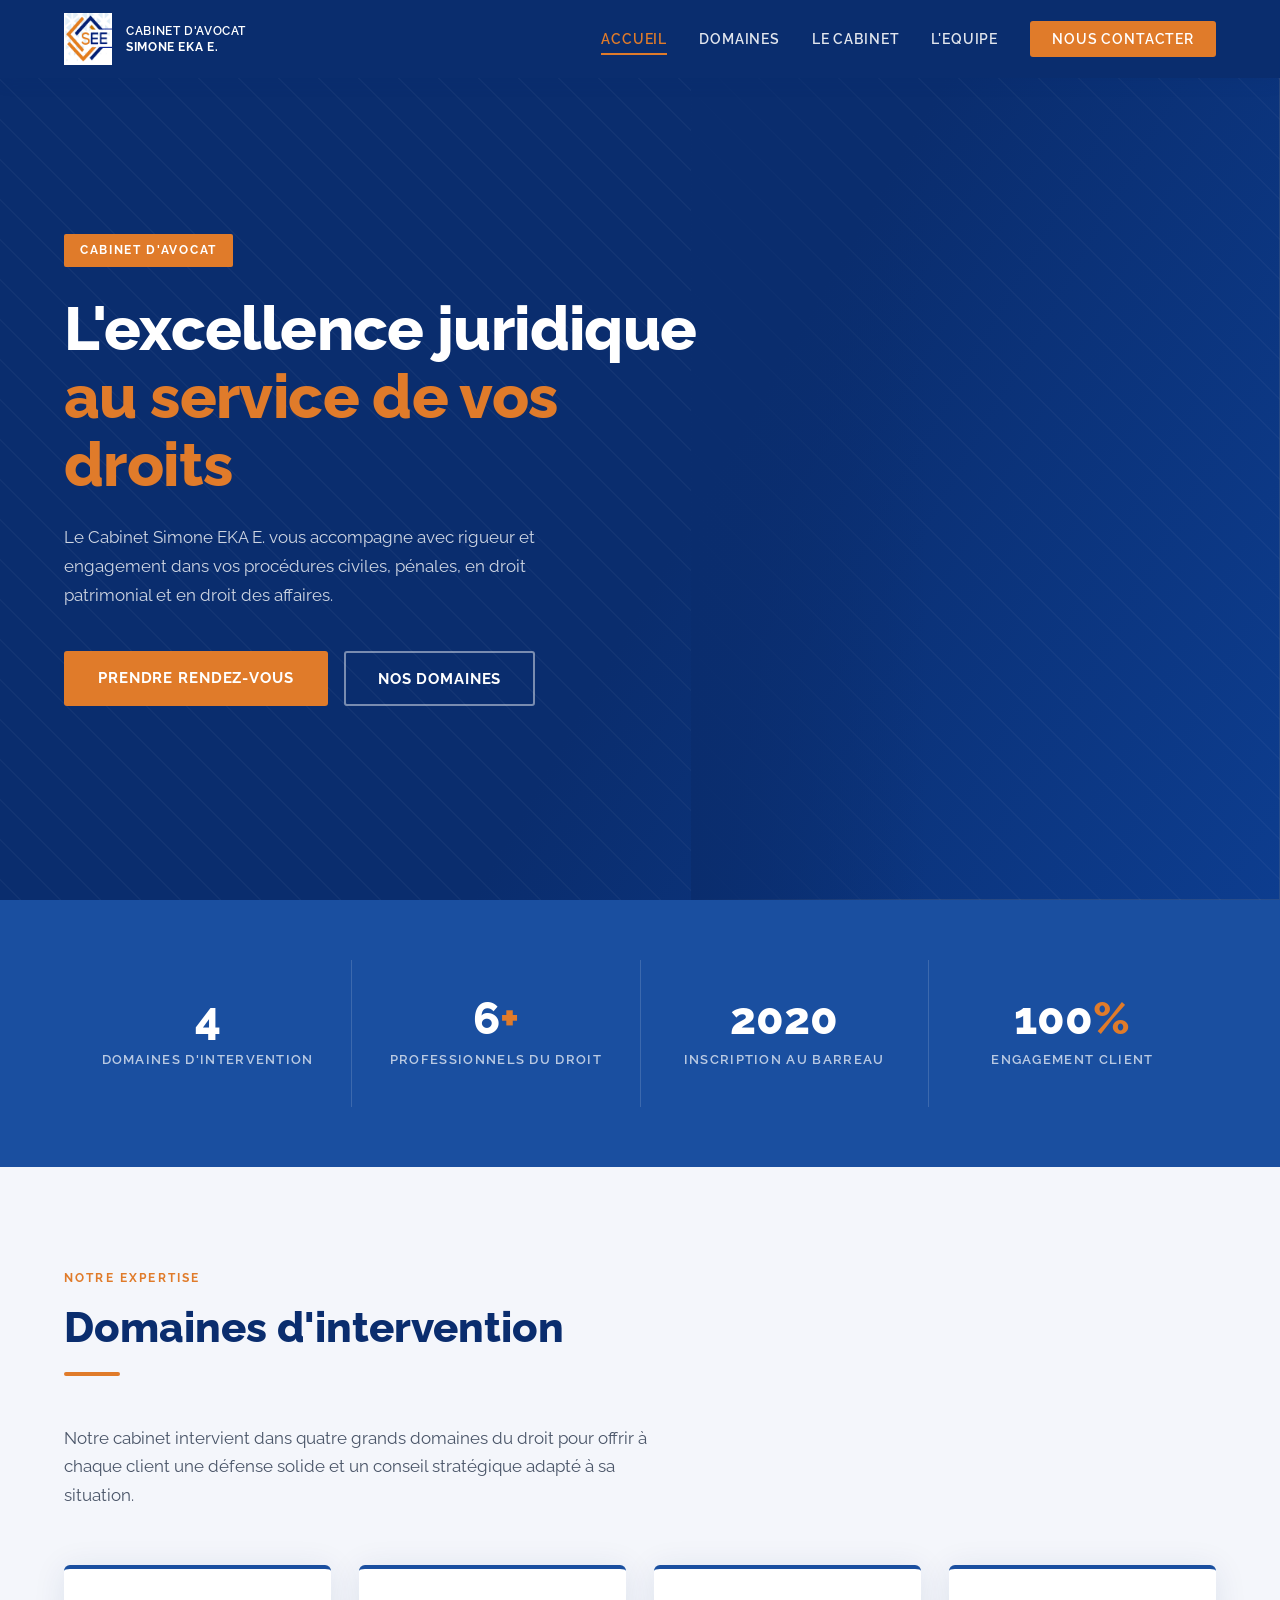
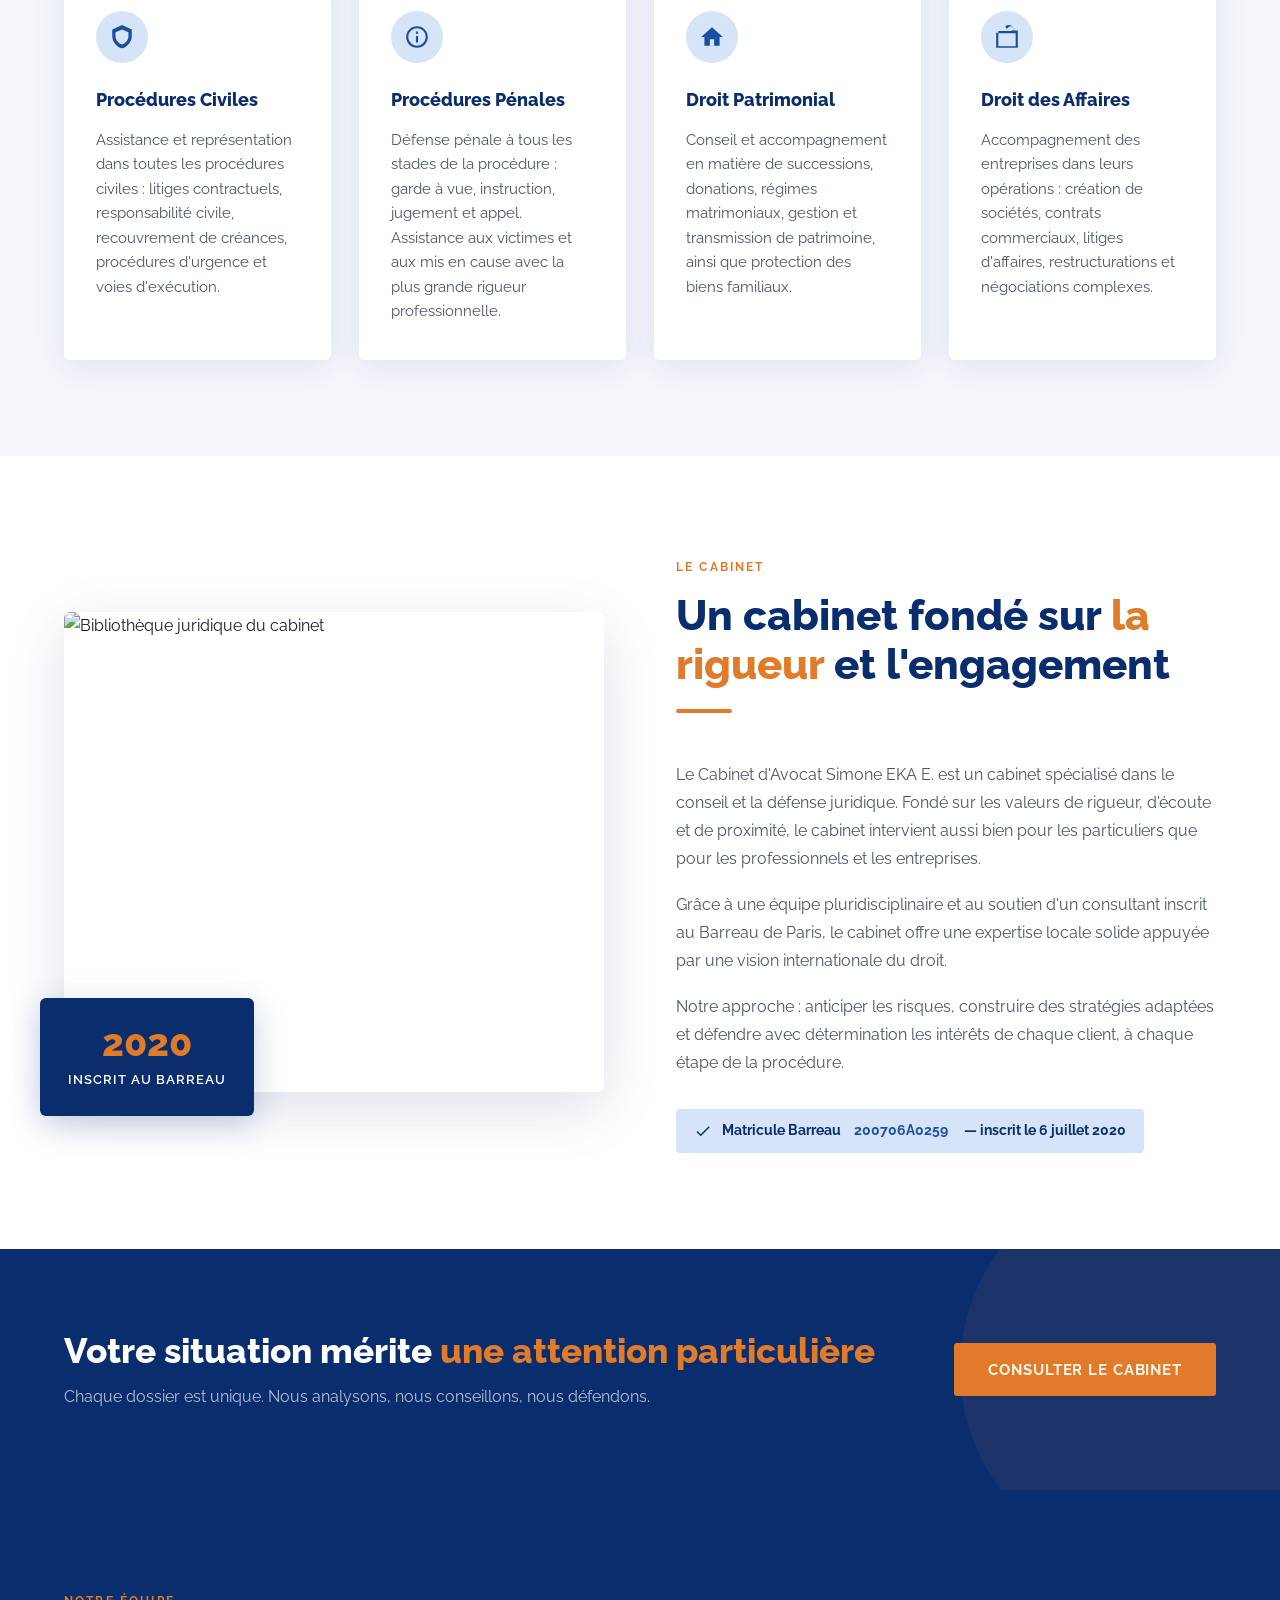
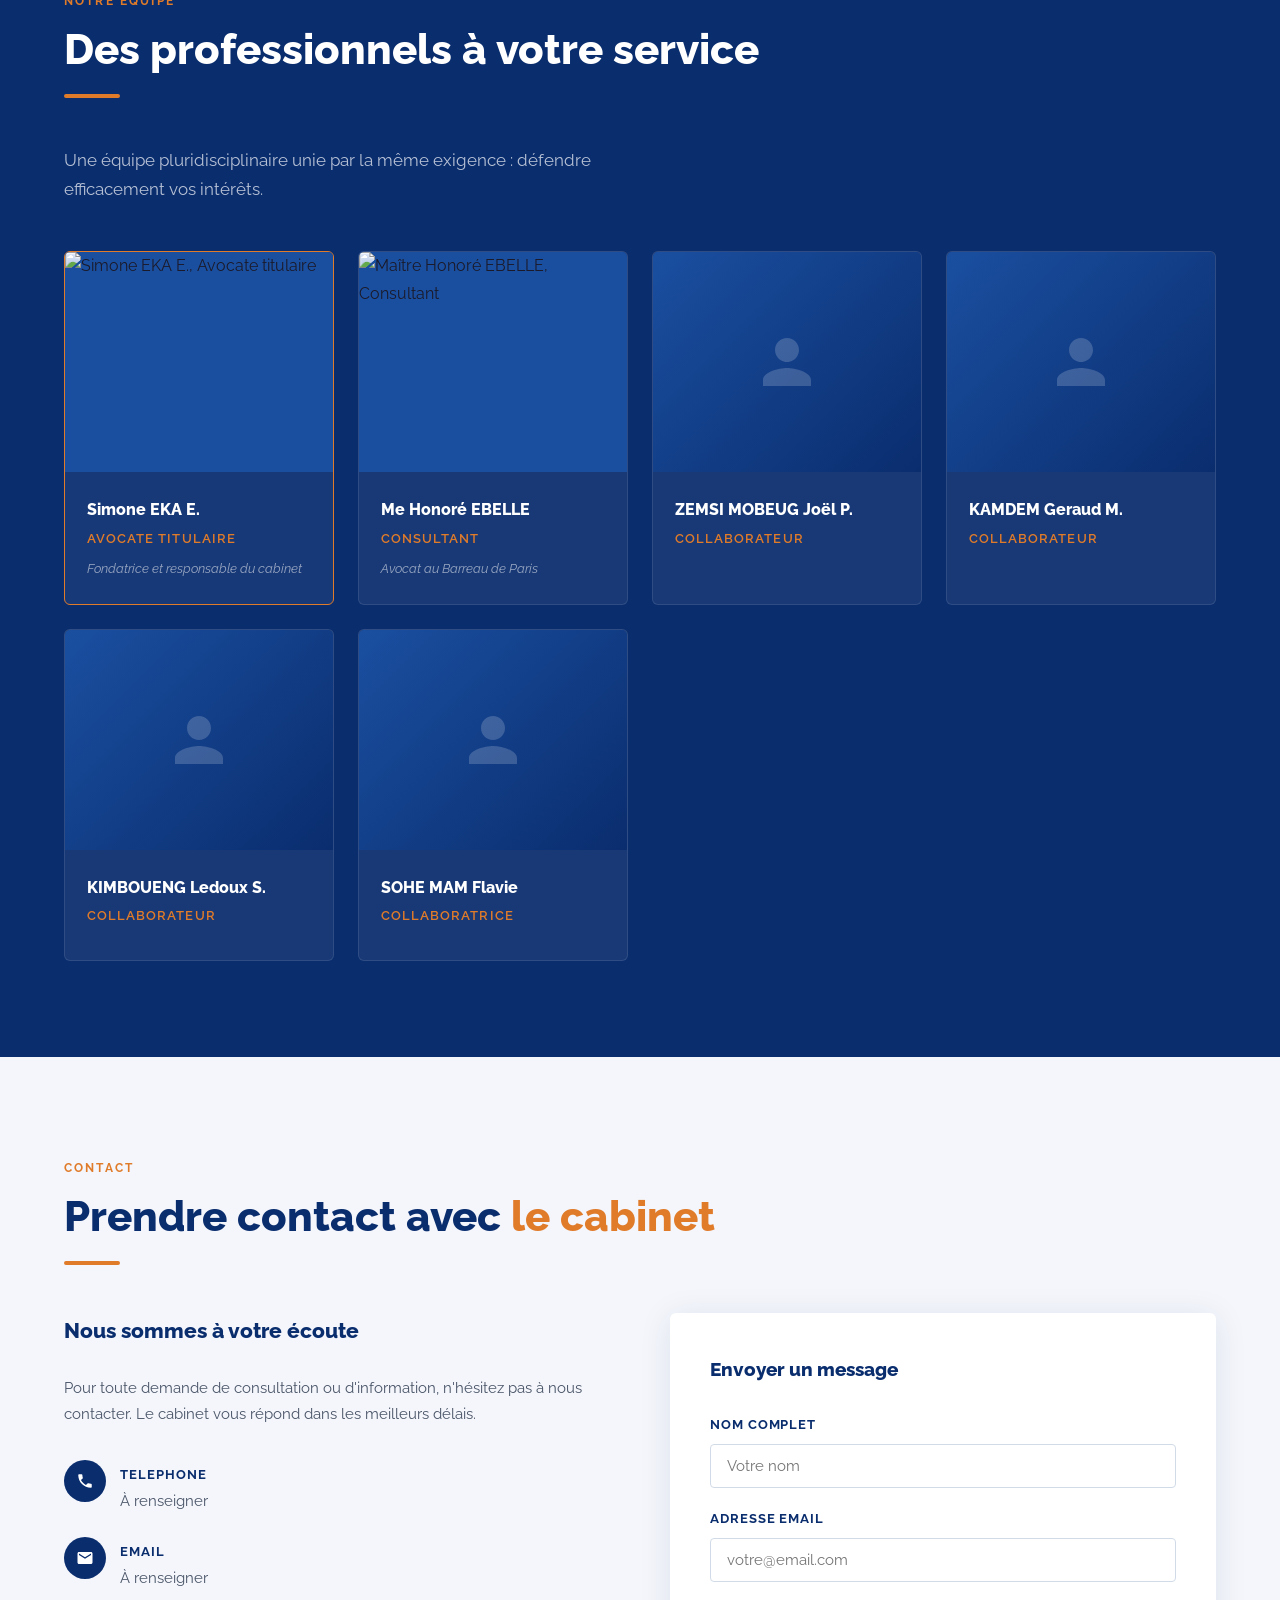
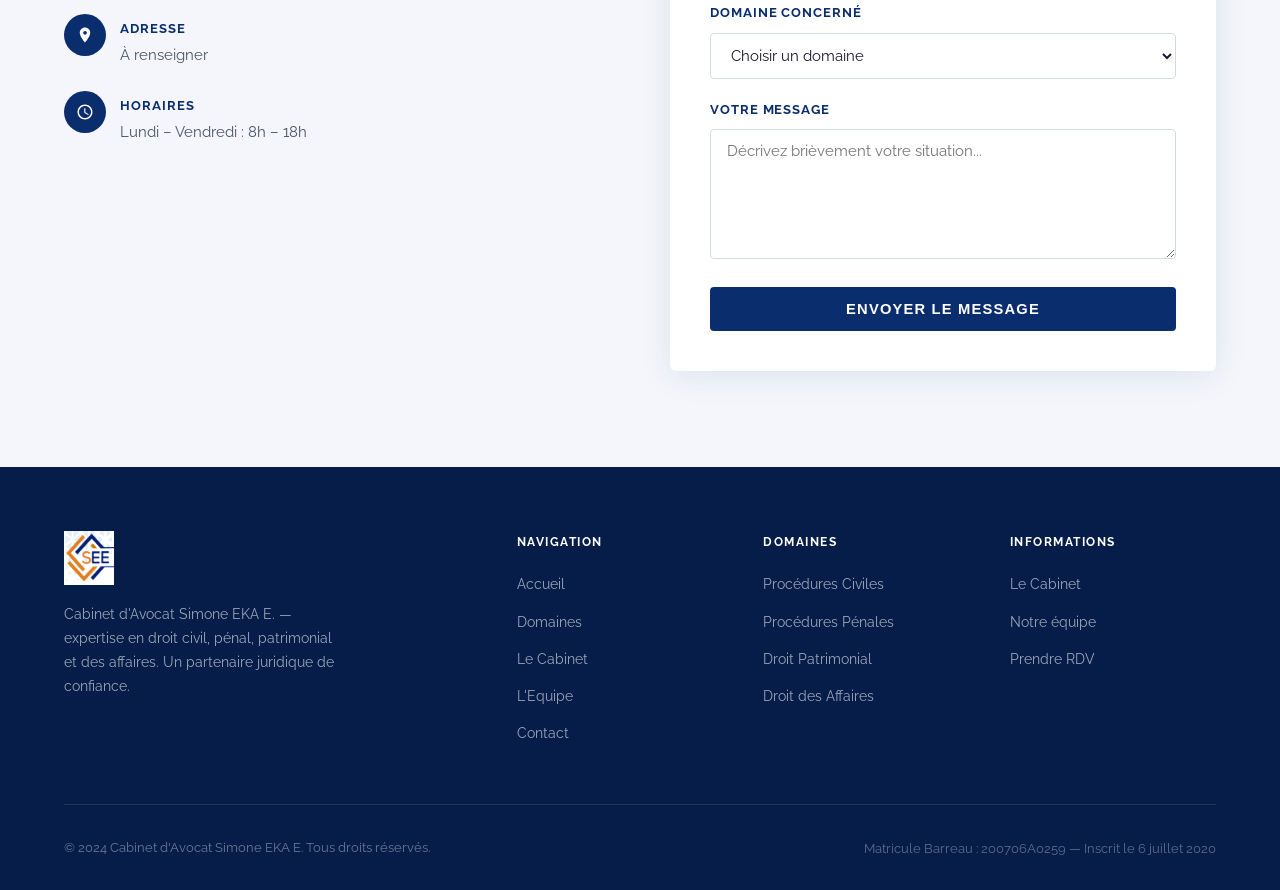
==== index.html @ 1fb98ad7 "Initial commit : site web Cabinet Avocat Simone EKA E." ====
<!DOCTYPE html>
<html lang="fr">
<head>
  <meta charset="UTF-8" />
  <meta name="viewport" content="width=device-width, initial-scale=1.0" />
  <title>Cabinet d'Avocat Simone EKA E. | Droit Civil, Pénal, Patrimonial & des Affaires</title>
  <meta name="description" content="Cabinet d'Avocat Simone EKA E. — Procédures Civiles, Pénales, Droit Patrimonial et Droit des Affaires. Matricule 200706A0259." />
  <link rel="preconnect" href="https://fonts.googleapis.com" />
  <link rel="preconnect" href="https://fonts.gstatic.com" crossorigin />
  <link href="https://fonts.googleapis.com/css2?family=Raleway:wght@400;500;600;700;800;900&display=swap" rel="stylesheet" />
  <link rel="stylesheet" href="css/style.css" />
  <style>
    .fade-up { opacity: 0; transform: translateY(28px); transition: opacity 0.6s ease, transform 0.6s ease; }
    .fade-up.visible { opacity: 1; transform: translateY(0); }
  </style>
</head>
<body>

<!-- ========== NAVIGATION ========== -->
<nav class="navbar" role="navigation" aria-label="Navigation principale">
  <div class="nav-logo">
    <img src="[data-uri]" alt="Logo Cabinet SEE" />
    <div class="nav-logo-text">
      Cabinet d'Avocat<br>
      <strong>Simone EKA E.</strong>
    </div>
  </div>

  <ul class="nav-menu" role="list">
    <li><a href="#accueil">Accueil</a></li>
    <li><a href="#domaines">Domaines</a></li>
    <li><a href="#apropos">Le Cabinet</a></li>
    <li><a href="#equipe">L'Equipe</a></li>
    <li><a href="#contact" class="nav-cta">Nous contacter</a></li>
  </ul>

  <button class="nav-toggle" aria-label="Ouvrir le menu" aria-expanded="false">
    <span></span><span></span><span></span>
  </button>
</nav>

<!-- ========== HERO ========== -->
<section class="hero" id="accueil" aria-label="Présentation du cabinet">
  <div class="hero-bg-pattern" aria-hidden="true"></div>

  <div class="hero-content">
    <span class="hero-tag">Cabinet d'Avocat</span>
    <h1>
      L'excellence juridique<br>
      <span>au service de vos droits</span>
    </h1>
    <p>
      Le Cabinet Simone EKA E. vous accompagne avec rigueur et engagement dans vos procédures civiles, pénales, en droit patrimonial et en droit des affaires.
    </p>
    <div class="hero-btns">
      <a href="#contact" class="btn-primary">Prendre rendez-vous</a>
      <a href="#domaines" class="btn-outline">Nos domaines</a>
    </div>
  </div>

  <div class="hero-image-col" aria-hidden="true">
    <img
      src="https://images.unsplash.com/photo-1589829545856-d10d557cf95f?w=900&q=80&auto=format&fit=crop"
      alt=""
      loading="eager"
    />
  </div>
</section>

<!-- ========== STATS ========== -->
<div class="stats" role="region" aria-label="Chiffres clés">
  <div class="stats-grid">
    <div class="stat-item">
      <div class="stat-num">4</div>
      <div class="stat-label">Domaines d'intervention</div>
    </div>
    <div class="stat-item">
      <div class="stat-num">6<span>+</span></div>
      <div class="stat-label">Professionnels du droit</div>
    </div>
    <div class="stat-item">
      <div class="stat-num">2020</div>
      <div class="stat-label">Inscription au Barreau</div>
    </div>
    <div class="stat-item">
      <div class="stat-num">100<span>%</span></div>
      <div class="stat-label">Engagement client</div>
    </div>
  </div>
</div>

<!-- ========== DOMAINES D'INTERVENTION ========== -->
<section class="domaines" id="domaines" aria-label="Domaines d'intervention">
  <div>
    <span class="section-label">Notre expertise</span>
    <h2 class="section-title">Domaines d'intervention</h2>
    <div class="section-divider"></div>
    <p class="section-lead">
      Notre cabinet intervient dans quatre grands domaines du droit pour offrir à chaque client une défense solide et un conseil stratégique adapté à sa situation.
    </p>
  </div>

  <div class="domaines-grid">

    <div class="domaine-card">
      <div class="domaine-icon" aria-hidden="true">
        <svg viewBox="0 0 24 24" xmlns="http://www.w3.org/2000/svg">
          <path d="M12 1L3 5v6c0 5.25 3.75 10.15 9 11.35C17.25 21.15 21 16.25 21 11V5L12 1zm0 4l6 2.67V11c0 3.5-2.5 6.78-6 7.93-3.5-1.15-6-4.43-6-7.93V7.67L12 5z"/>
        </svg>
      </div>
      <h3>Procédures Civiles</h3>
      <p>Assistance et représentation dans toutes les procédures civiles : litiges contractuels, responsabilité civile, recouvrement de créances, procédures d'urgence et voies d'exécution.</p>
    </div>

    <div class="domaine-card">
      <div class="domaine-icon" aria-hidden="true">
        <svg viewBox="0 0 24 24" xmlns="http://www.w3.org/2000/svg">
          <path d="M11 7H13V9H11V7ZM11 11H13V17H11V11ZM12 2C6.48 2 2 6.48 2 12C2 17.52 6.48 22 12 22C17.52 22 22 17.52 22 12C22 6.48 17.52 2 12 2ZM12 20C7.59 20 4 16.41 4 12C4 7.59 7.59 4 12 4C16.41 4 20 7.59 20 12C20 16.41 16.41 20 12 20Z"/>
        </svg>
      </div>
      <h3>Procédures Pénales</h3>
      <p>Défense pénale à tous les stades de la procédure : garde à vue, instruction, jugement et appel. Assistance aux victimes et aux mis en cause avec la plus grande rigueur professionnelle.</p>
    </div>

    <div class="domaine-card">
      <div class="domaine-icon" aria-hidden="true">
        <svg viewBox="0 0 24 24" xmlns="http://www.w3.org/2000/svg">
          <path d="M10 20v-6h4v6h5v-8h3L12 3 2 12h3v8z"/>
        </svg>
      </div>
      <h3>Droit Patrimonial</h3>
      <p>Conseil et accompagnement en matière de successions, donations, régimes matrimoniaux, gestion et transmission de patrimoine, ainsi que protection des biens familiaux.</p>
    </div>

    <div class="domaine-card">
      <div class="domaine-icon" aria-hidden="true">
        <svg viewBox="0 0 24 24" xmlns="http://www.w3.org/2000/svg">
          <path d="M20 6h-2.18c.07-.44.18-.87.18-1.33C18 2.54 15.67 1 13.5 1c-1.32 0-2.41.64-3.07 1.6L12 4.52l1.57-1.92C14.07 2.22 14.73 2 15.5 2c1.35 0 2.5.92 2.5 2 0 1.28-.93 2.5-2.27 2.5H4v2h16v12H4V8H2v14h20V6z"/>
        </svg>
      </div>
      <h3>Droit des Affaires</h3>
      <p>Accompagnement des entreprises dans leurs opérations : création de sociétés, contrats commerciaux, litiges d'affaires, restructurations et négociations complexes.</p>
    </div>

  </div>
</section>

<!-- ========== A PROPOS ========== -->
<section class="apropos" id="apropos" aria-label="À propos du cabinet">
  <div class="apropos-inner">

    <div class="apropos-image">
      <img
        src="https://images.unsplash.com/photo-1521791055366-0d553872952f?w=800&q=80&auto=format&fit=crop"
        alt="Bibliothèque juridique du cabinet"
        loading="lazy"
      />
      <div class="apropos-badge">
        <div class="num">2020</div>
        <div class="txt">Inscrit au Barreau</div>
      </div>
    </div>

    <div class="apropos-text">
      <span class="section-label">Le Cabinet</span>
      <h2 class="section-title">Un cabinet fondé sur <span>la rigueur</span> et l'engagement</h2>
      <div class="section-divider"></div>
      <p style="color:#4a5568; font-size:1rem; margin-bottom:18px; line-height:1.75;">
        Le Cabinet d'Avocat Simone EKA E. est un cabinet spécialisé dans le conseil et la défense juridique. Fondé sur les valeurs de rigueur, d'écoute et de proximité, le cabinet intervient aussi bien pour les particuliers que pour les professionnels et les entreprises.
      </p>
      <p style="color:#4a5568; font-size:1rem; margin-bottom:18px; line-height:1.75;">
        Grâce à une équipe pluridisciplinaire et au soutien d'un consultant inscrit au Barreau de Paris, le cabinet offre une expertise locale solide appuyée par une vision internationale du droit.
      </p>
      <p style="color:#4a5568; font-size:1rem; line-height:1.75;">
        Notre approche : anticiper les risques, construire des stratégies adaptées et défendre avec détermination les intérêts de chaque client, à chaque étape de la procédure.
      </p>

      <div class="matricule">
        <svg viewBox="0 0 24 24" width="18" height="18" fill="currentColor" aria-hidden="true"><path d="M9 16.17L4.83 12l-1.42 1.41L9 19 21 7l-1.41-1.41L9 16.17z"/></svg>
        Matricule Barreau&nbsp;<span>200706A0259</span>&nbsp; — inscrit le 6 juillet 2020
      </div>
    </div>

  </div>
</section>

<!-- ========== BANDEAU ========== -->
<div class="bandeau" role="region" aria-label="Appel à action">
  <div class="bandeau-inner">
    <div class="bandeau-text">
      <h2>Votre situation mérite <span>une attention particulière</span></h2>
      <p>Chaque dossier est unique. Nous analysons, nous conseillons, nous défendons.</p>
    </div>
    <a href="#contact" class="btn-primary" style="white-space:nowrap;">Consulter le cabinet</a>
  </div>
</div>

<!-- ========== EQUIPE ========== -->
<section class="equipe" id="equipe" aria-label="L'équipe du cabinet">
  <div class="equipe-header">
    <span class="section-label">Notre équipe</span>
    <h2 class="section-title">Des professionnels à votre service</h2>
    <div class="section-divider"></div>
    <p class="section-lead">
      Une équipe pluridisciplinaire unie par la même exigence : défendre efficacement vos intérêts.
    </p>
  </div>

  <div class="equipe-grid">

    <!-- Avocat titulaire -->
    <div class="membre-card featured">
      <div class="membre-photo">
        <img
          src="https://images.unsplash.com/photo-1556157382-97eda2d62296?w=400&q=80&auto=format&fit=crop&face"
          alt="Simone EKA E., Avocate titulaire"
          loading="lazy"
        />
      </div>
      <div class="membre-info">
        <h3>Simone EKA E.</h3>
        <div class="role">Avocate titulaire</div>
        <div class="detail">Fondatrice et responsable du cabinet</div>
      </div>
    </div>

    <!-- Consultant -->
    <div class="membre-card">
      <div class="membre-photo">
        <img
          src="https://images.unsplash.com/photo-1507003211169-0a1dd7228f2d?w=400&q=80&auto=format&fit=crop&face"
          alt="Maître Honoré EBELLE, Consultant"
          loading="lazy"
        />
      </div>
      <div class="membre-info">
        <h3>Me Honoré EBELLE</h3>
        <div class="role">Consultant</div>
        <div class="detail">Avocat au Barreau de Paris</div>
      </div>
    </div>

    <!-- Collaborateurs -->
    <div class="membre-card">
      <div class="membre-photo">
        <div class="membre-photo-placeholder" role="img" aria-label="ZEMSI MOBEUG Joël P.">
          <svg viewBox="0 0 24 24" xmlns="http://www.w3.org/2000/svg"><path d="M12 12c2.21 0 4-1.79 4-4s-1.79-4-4-4-4 1.79-4 4 1.79 4 4 4zm0 2c-2.67 0-8 1.34-8 4v2h16v-2c0-2.66-5.33-4-8-4z"/></svg>
        </div>
      </div>
      <div class="membre-info">
        <h3>ZEMSI MOBEUG Joël P.</h3>
        <div class="role">Collaborateur</div>
      </div>
    </div>

    <div class="membre-card">
      <div class="membre-photo">
        <div class="membre-photo-placeholder" role="img" aria-label="KAMDEM Geraud M.">
          <svg viewBox="0 0 24 24" xmlns="http://www.w3.org/2000/svg"><path d="M12 12c2.21 0 4-1.79 4-4s-1.79-4-4-4-4 1.79-4 4 1.79 4 4 4zm0 2c-2.67 0-8 1.34-8 4v2h16v-2c0-2.66-5.33-4-8-4z"/></svg>
        </div>
      </div>
      <div class="membre-info">
        <h3>KAMDEM Geraud M.</h3>
        <div class="role">Collaborateur</div>
      </div>
    </div>

    <div class="membre-card">
      <div class="membre-photo">
        <div class="membre-photo-placeholder" role="img" aria-label="KIMBOUENG Ledoux S.">
          <svg viewBox="0 0 24 24" xmlns="http://www.w3.org/2000/svg"><path d="M12 12c2.21 0 4-1.79 4-4s-1.79-4-4-4-4 1.79-4 4 1.79 4 4 4zm0 2c-2.67 0-8 1.34-8 4v2h16v-2c0-2.66-5.33-4-8-4z"/></svg>
        </div>
      </div>
      <div class="membre-info">
        <h3>KIMBOUENG Ledoux S.</h3>
        <div class="role">Collaborateur</div>
      </div>
    </div>

    <div class="membre-card">
      <div class="membre-photo">
        <div class="membre-photo-placeholder" role="img" aria-label="SOHE MAM Flavie">
          <svg viewBox="0 0 24 24" xmlns="http://www.w3.org/2000/svg"><path d="M12 12c2.21 0 4-1.79 4-4s-1.79-4-4-4-4 1.79-4 4 1.79 4 4 4zm0 2c-2.67 0-8 1.34-8 4v2h16v-2c0-2.66-5.33-4-8-4z"/></svg>
        </div>
      </div>
      <div class="membre-info">
        <h3>SOHE MAM Flavie</h3>
        <div class="role">Collaboratrice</div>
      </div>
    </div>

  </div>
</section>

<!-- ========== CONTACT ========== -->
<section class="contact" id="contact" aria-label="Contactez le cabinet">
  <span class="section-label">Contact</span>
  <h2 class="section-title">Prendre contact avec <span>le cabinet</span></h2>
  <div class="section-divider"></div>

  <div class="contact-inner">

    <div class="contact-info">
      <h3>Nous sommes à votre écoute</h3>
      <p style="color:#4a5568; font-size:0.95rem; margin-bottom:32px; line-height:1.7;">
        Pour toute demande de consultation ou d'information, n'hésitez pas à nous contacter. Le cabinet vous répond dans les meilleurs délais.
      </p>

      <div class="contact-item">
        <div class="contact-item-icon" aria-hidden="true">
          <svg viewBox="0 0 24 24" xmlns="http://www.w3.org/2000/svg"><path d="M6.62 10.79c1.44 2.83 3.76 5.14 6.59 6.59l2.2-2.2c.27-.27.67-.36 1.02-.24 1.12.37 2.33.57 3.57.57.55 0 1 .45 1 1V20c0 .55-.45 1-1 1-9.39 0-17-7.61-17-17 0-.55.45-1 1-1h3.5c.55 0 1 .45 1 1 0 1.25.2 2.45.57 3.57.11.35.03.74-.25 1.02l-2.2 2.2z"/></svg>
        </div>
        <div class="contact-item-text">
          <strong>Telephone</strong>
          <p>À renseigner</p>
        </div>
      </div>

      <div class="contact-item">
        <div class="contact-item-icon" aria-hidden="true">
          <svg viewBox="0 0 24 24" xmlns="http://www.w3.org/2000/svg"><path d="M20 4H4c-1.1 0-2 .9-2 2v12c0 1.1.9 2 2 2h16c1.1 0 2-.9 2-2V6c0-1.1-.9-2-2-2zm0 4l-8 5-8-5V6l8 5 8-5v2z"/></svg>
        </div>
        <div class="contact-item-text">
          <strong>Email</strong>
          <p>À renseigner</p>
        </div>
      </div>

      <div class="contact-item">
        <div class="contact-item-icon" aria-hidden="true">
          <svg viewBox="0 0 24 24" xmlns="http://www.w3.org/2000/svg"><path d="M12 2C8.13 2 5 5.13 5 9c0 5.25 7 13 7 13s7-7.75 7-13c0-3.87-3.13-7-7-7zm0 9.5c-1.38 0-2.5-1.12-2.5-2.5s1.12-2.5 2.5-2.5 2.5 1.12 2.5 2.5-1.12 2.5-2.5 2.5z"/></svg>
        </div>
        <div class="contact-item-text">
          <strong>Adresse</strong>
          <p>À renseigner</p>
        </div>
      </div>

      <div class="contact-item">
        <div class="contact-item-icon" aria-hidden="true">
          <svg viewBox="0 0 24 24" xmlns="http://www.w3.org/2000/svg"><path d="M11.99 2C6.47 2 2 6.48 2 12s4.47 10 9.99 10C17.52 22 22 17.52 22 12S17.52 2 11.99 2zM12 20c-4.42 0-8-3.58-8-8s3.58-8 8-8 8 3.58 8 8-3.58 8-8 8zm.5-13H11v6l5.25 3.15.75-1.23-4.5-2.67V7z"/></svg>
        </div>
        <div class="contact-item-text">
          <strong>Horaires</strong>
          <p>Lundi – Vendredi : 8h – 18h</p>
        </div>
      </div>
    </div>

    <div class="contact-form">
      <h3>Envoyer un message</h3>
      <form novalidate>
        <div class="form-group">
          <label for="nom">Nom complet</label>
          <input type="text" id="nom" name="nom" placeholder="Votre nom" required />
        </div>
        <div class="form-group">
          <label for="email">Adresse email</label>
          <input type="email" id="email" name="email" placeholder="votre@email.com" required />
        </div>
        <div class="form-group">
          <label for="sujet">Domaine concerné</label>
          <select id="sujet" name="sujet">
            <option value="">Choisir un domaine</option>
            <option value="civil">Procédures Civiles</option>
            <option value="penal">Procédures Pénales</option>
            <option value="patrimonial">Droit Patrimonial</option>
            <option value="affaires">Droit des Affaires</option>
            <option value="autre">Autre</option>
          </select>
        </div>
        <div class="form-group">
          <label for="message">Votre message</label>
          <textarea id="message" name="message" placeholder="Décrivez brièvement votre situation..." required></textarea>
        </div>
        <button type="submit" class="form-submit">Envoyer le message</button>
      </form>
    </div>

  </div>
</section>

<!-- ========== FOOTER ========== -->
<footer class="footer" role="contentinfo">
  <div class="footer-top">

    <div class="footer-brand">
      <img src="[data-uri]" alt="Logo Cabinet SEE" />
      <p>
        Cabinet d'Avocat Simone EKA E. — expertise en droit civil, pénal, patrimonial et des affaires. Un partenaire juridique de confiance.
      </p>
    </div>

    <div class="footer-col">
      <h4>Navigation</h4>
      <ul>
        <li><a href="#accueil">Accueil</a></li>
        <li><a href="#domaines">Domaines</a></li>
        <li><a href="#apropos">Le Cabinet</a></li>
        <li><a href="#equipe">L'Equipe</a></li>
        <li><a href="#contact">Contact</a></li>
      </ul>
    </div>

    <div class="footer-col">
      <h4>Domaines</h4>
      <ul>
        <li><a href="#domaines">Procédures Civiles</a></li>
        <li><a href="#domaines">Procédures Pénales</a></li>
        <li><a href="#domaines">Droit Patrimonial</a></li>
        <li><a href="#domaines">Droit des Affaires</a></li>
      </ul>
    </div>

    <div class="footer-col">
      <h4>Informations</h4>
      <ul>
        <li><a href="#apropos">Le Cabinet</a></li>
        <li><a href="#equipe">Notre équipe</a></li>
        <li><a href="#contact">Prendre RDV</a></li>
      </ul>
    </div>

  </div>

  <div class="footer-bottom">
    <p>© 2024 Cabinet d'Avocat Simone EKA E. Tous droits réservés.</p>
    <span class="matricule-footer">Matricule Barreau : 200706A0259 — Inscrit le 6 juillet 2020</span>
  </div>
</footer>

<script src="js/main.js"></script>
</body>
</html>
---- css/style.css ----
/* ===========================
   CABINET SEE - STYLES PRINCIPAUX
   Couleurs : bleu foncé #0a2d6e, bleu moyen #1a4fa0, orange accent #e07b2a, blanc #ffffff
   =========================== */

/* Reset & base */
*, *::before, *::after { box-sizing: border-box; margin: 0; padding: 0; }

html { scroll-behavior: smooth; font-size: 16px; }

body {
  font-family: 'Raleway', 'Segoe UI', Arial, sans-serif;
  color: #1a1a2e;
  background: #ffffff;
  line-height: 1.7;
}

:root {
  --blue-dark:  #0a2d6e;
  --blue-mid:   #1a4fa0;
  --blue-light: #d6e4f7;
  --orange:     #e07b2a;
  --white:      #ffffff;
  --grey-light: #f4f6fb;
  --grey-text:  #4a5568;
  --shadow:     0 4px 32px rgba(10,45,110,0.10);
}

a { text-decoration: none; color: inherit; }
ul { list-style: none; }
img { display: block; max-width: 100%; }

/* ===========================
   NAVIGATION
   =========================== */
.navbar {
  position: fixed; top: 0; left: 0; width: 100%; z-index: 1000;
  background: var(--blue-dark);
  display: flex; align-items: center; justify-content: space-between;
  padding: 0 5%;
  height: 78px;
  box-shadow: 0 2px 16px rgba(10,45,110,0.18);
  transition: background 0.3s;
}

.navbar.scrolled { background: rgba(10,45,110,0.97); }

.nav-logo { display: flex; align-items: center; gap: 14px; }
.nav-logo img { height: 52px; width: auto; }
.nav-logo-text { color: var(--white); font-size: 0.78rem; font-weight: 600; letter-spacing: 0.05em; line-height: 1.3; text-transform: uppercase; }

.nav-menu { display: flex; gap: 32px; align-items: center; }
.nav-menu a {
  color: rgba(255,255,255,0.88);
  font-size: 0.88rem; font-weight: 600; letter-spacing: 0.06em;
  text-transform: uppercase; padding: 6px 0;
  border-bottom: 2px solid transparent;
  transition: color 0.2s, border-color 0.2s;
}
.nav-menu a:hover, .nav-menu a.active {
  color: var(--orange); border-bottom-color: var(--orange);
}

.nav-cta {
  background: var(--orange); color: var(--white) !important;
  padding: 10px 22px !important; border-radius: 3px;
  border-bottom: none !important; transition: background 0.2s !important;
}
.nav-cta:hover { background: #c96b1a !important; }

.nav-toggle { display: none; flex-direction: column; gap: 5px; cursor: pointer; background: transparent; border: none; padding: 4px; }
.nav-toggle span { width: 26px; height: 2px; background: var(--white); border-radius: 2px; transition: 0.3s; }

/* ===========================
   HERO
   =========================== */
.hero {
  min-height: 100vh;
  background: linear-gradient(120deg, var(--blue-dark) 55%, #0d3d8f 100%);
  display: flex; align-items: center;
  position: relative; overflow: hidden;
  padding: 120px 5% 80px;
}

.hero-bg-pattern {
  position: absolute; inset: 0; pointer-events: none; z-index: 0;
  background-image:
    repeating-linear-gradient(45deg, rgba(255,255,255,0.03) 0, rgba(255,255,255,0.03) 1px, transparent 0, transparent 50%);
  background-size: 40px 40px;
}

.hero-content { position: relative; z-index: 1; max-width: 640px; }
.hero-tag {
  display: inline-block; background: var(--orange);
  color: var(--white); font-size: 0.75rem; font-weight: 700;
  letter-spacing: 0.14em; text-transform: uppercase;
  padding: 6px 16px; border-radius: 2px; margin-bottom: 28px;
}
.hero h1 {
  font-size: clamp(2.2rem, 5vw, 3.8rem); font-weight: 800;
  color: var(--white); line-height: 1.12; margin-bottom: 24px;
  letter-spacing: -0.01em;
}
.hero h1 span { color: var(--orange); }
.hero p {
  color: rgba(255,255,255,0.80); font-size: 1.08rem;
  max-width: 520px; margin-bottom: 40px;
}
.hero-btns { display: flex; gap: 16px; flex-wrap: wrap; }

.btn-primary {
  background: var(--orange); color: var(--white);
  padding: 14px 34px; border-radius: 3px;
  font-weight: 700; font-size: 0.92rem; letter-spacing: 0.06em;
  text-transform: uppercase; transition: background 0.2s, transform 0.15s;
  border: none; cursor: pointer;
}
.btn-primary:hover { background: #c96b1a; transform: translateY(-1px); }

.btn-outline {
  background: transparent; color: var(--white);
  padding: 13px 32px; border-radius: 3px;
  font-weight: 700; font-size: 0.92rem; letter-spacing: 0.06em;
  text-transform: uppercase; border: 2px solid rgba(255,255,255,0.45);
  transition: border-color 0.2s, color 0.2s;
  cursor: pointer;
}
.btn-outline:hover { border-color: var(--white); color: var(--white); }

.hero-image-col {
  position: absolute; right: 0; bottom: 0; top: 0;
  width: 46%; z-index: 0; overflow: hidden;
}
.hero-image-col img {
  width: 100%; height: 100%; object-fit: cover;
  opacity: 0.22; filter: grayscale(30%) brightness(0.7);
}
.hero-image-col::after {
  content: ''; position: absolute; inset: 0;
  background: linear-gradient(to right, var(--blue-dark) 0%, transparent 40%);
}

/* ===========================
   SECTIONS COMMUNES
   =========================== */
section { padding: 96px 5%; }

.section-label {
  display: inline-block; color: var(--orange);
  font-size: 0.75rem; font-weight: 700; letter-spacing: 0.18em;
  text-transform: uppercase; margin-bottom: 14px;
}
.section-title {
  font-size: clamp(1.7rem, 3.5vw, 2.6rem); font-weight: 800;
  color: var(--blue-dark); line-height: 1.18; margin-bottom: 20px;
}
.section-title span { color: var(--orange); }
.section-lead {
  color: var(--grey-text); font-size: 1.05rem;
  max-width: 600px; margin-bottom: 56px;
}
.section-divider {
  width: 56px; height: 4px;
  background: var(--orange); border-radius: 2px;
  margin-bottom: 48px;
}

/* ===========================
   DOMAINES D'INTERVENTION
   =========================== */
.domaines { background: var(--grey-light); }
.domaines-grid {
  display: grid;
  grid-template-columns: repeat(auto-fit, minmax(240px, 1fr));
  gap: 28px;
}
.domaine-card {
  background: var(--white); border-radius: 6px;
  padding: 42px 32px 36px;
  box-shadow: var(--shadow);
  border-top: 4px solid var(--blue-mid);
  transition: transform 0.2s, box-shadow 0.2s, border-color 0.2s;
  position: relative; overflow: hidden;
}
.domaine-card:hover {
  transform: translateY(-5px);
  box-shadow: 0 10px 40px rgba(10,45,110,0.14);
  border-top-color: var(--orange);
}
.domaine-icon {
  width: 52px; height: 52px; background: var(--blue-light);
  border-radius: 50%; display: flex; align-items: center; justify-content: center;
  margin-bottom: 22px;
}
.domaine-icon svg { width: 26px; height: 26px; fill: var(--blue-mid); }
.domaine-card h3 { font-size: 1.12rem; font-weight: 800; color: var(--blue-dark); margin-bottom: 12px; }
.domaine-card p { color: var(--grey-text); font-size: 0.93rem; line-height: 1.65; }

/* ===========================
   SECTION À PROPOS
   =========================== */
.apropos { background: var(--white); }
.apropos-inner {
  display: grid; grid-template-columns: 1fr 1fr; gap: 72px; align-items: center;
}
.apropos-image { position: relative; }
.apropos-image img {
  width: 100%; border-radius: 6px;
  box-shadow: 0 16px 56px rgba(10,45,110,0.14);
  object-fit: cover; height: 480px;
}
.apropos-badge {
  position: absolute; bottom: -24px; left: -24px;
  background: var(--blue-dark); color: var(--white);
  padding: 26px 28px; border-radius: 6px;
  box-shadow: 0 8px 32px rgba(10,45,110,0.22);
  text-align: center;
}
.apropos-badge .num { font-size: 2.4rem; font-weight: 800; color: var(--orange); line-height: 1; }
.apropos-badge .txt { font-size: 0.8rem; font-weight: 600; letter-spacing: 0.08em; text-transform: uppercase; margin-top: 6px; }
.apropos-text .matricule {
  display: inline-flex; align-items: center; gap: 10px;
  background: var(--blue-light); color: var(--blue-dark);
  padding: 10px 18px; border-radius: 4px;
  font-size: 0.85rem; font-weight: 700; margin-top: 32px;
}
.apropos-text .matricule span { color: var(--blue-mid); }

/* ===========================
   ÉQUIPE
   =========================== */
.equipe { background: var(--blue-dark); }
.equipe .section-title { color: var(--white); }
.equipe .section-lead { color: rgba(255,255,255,0.70); margin-bottom: 48px; }
.equipe .section-label { color: var(--orange); }
.equipe .section-divider { background: var(--orange); }

.equipe-grid {
  display: grid;
  grid-template-columns: repeat(auto-fit, minmax(220px, 1fr));
  gap: 24px;
}
.membre-card {
  background: rgba(255,255,255,0.06);
  border: 1px solid rgba(255,255,255,0.10);
  border-radius: 6px; padding: 0;
  overflow: hidden;
  transition: transform 0.2s, background 0.2s;
}
.membre-card:hover {
  transform: translateY(-4px);
  background: rgba(255,255,255,0.10);
}
.membre-photo {
  height: 220px; overflow: hidden; background: var(--blue-mid);
  position: relative;
}
.membre-photo img {
  width: 100%; height: 100%; object-fit: cover;
  filter: grayscale(20%);
  transition: transform 0.4s;
}
.membre-card:hover .membre-photo img { transform: scale(1.04); }
.membre-photo-placeholder {
  width: 100%; height: 100%;
  background: linear-gradient(135deg, var(--blue-mid), #0a2d6e);
  display: flex; align-items: center; justify-content: center;
}
.membre-photo-placeholder svg { width: 72px; height: 72px; fill: rgba(255,255,255,0.18); }
.membre-info { padding: 24px 22px; }
.membre-info h3 { font-size: 1rem; font-weight: 800; color: var(--white); margin-bottom: 4px; }
.membre-info .role { font-size: 0.82rem; color: var(--orange); font-weight: 600; text-transform: uppercase; letter-spacing: 0.08em; margin-bottom: 8px; }
.membre-info .detail { font-size: 0.82rem; color: rgba(255,255,255,0.55); font-style: italic; }
.membre-card.featured { border-color: var(--orange); }
.membre-card.featured .membre-photo-placeholder { background: linear-gradient(135deg, #e07b2a, #c96b1a); }

/* ===========================
   SECTION CHIFFRES / STATS
   =========================== */
.stats { background: var(--blue-mid); padding: 60px 5%; }
.stats-grid {
  display: flex; flex-wrap: wrap;
  justify-content: center; gap: 0;
}
.stat-item {
  flex: 1; min-width: 180px;
  text-align: center; padding: 36px 24px;
  border-right: 1px solid rgba(255,255,255,0.15);
}
.stat-item:last-child { border-right: none; }
.stat-num { font-size: 2.8rem; font-weight: 800; color: var(--white); line-height: 1; }
.stat-num span { color: var(--orange); }
.stat-label { font-size: 0.82rem; color: rgba(255,255,255,0.70); font-weight: 600; text-transform: uppercase; letter-spacing: 0.1em; margin-top: 8px; }

/* ===========================
   SECTION CONTACT
   =========================== */
.contact { background: var(--grey-light); }
.contact-inner { display: grid; grid-template-columns: 1fr 1fr; gap: 60px; align-items: start; }
.contact-info h3 { font-size: 1.3rem; font-weight: 800; color: var(--blue-dark); margin-bottom: 28px; }
.contact-item { display: flex; gap: 14px; margin-bottom: 22px; align-items: flex-start; }
.contact-item-icon {
  width: 42px; height: 42px; background: var(--blue-dark);
  border-radius: 50%; display: flex; align-items: center; justify-content: center;
  flex-shrink: 0;
}
.contact-item-icon svg { width: 18px; height: 18px; fill: var(--white); }
.contact-item-text strong { font-size: 0.82rem; color: var(--blue-dark); text-transform: uppercase; letter-spacing: 0.08em; font-weight: 700; }
.contact-item-text p { color: var(--grey-text); font-size: 0.95rem; margin-top: 2px; }

.contact-form { background: var(--white); padding: 40px; border-radius: 6px; box-shadow: var(--shadow); }
.contact-form h3 { font-size: 1.2rem; font-weight: 800; color: var(--blue-dark); margin-bottom: 28px; }
.form-group { margin-bottom: 20px; }
.form-group label { display: block; font-size: 0.82rem; font-weight: 700; color: var(--blue-dark); text-transform: uppercase; letter-spacing: 0.07em; margin-bottom: 8px; }
.form-group input, .form-group textarea, .form-group select {
  width: 100%; padding: 12px 16px;
  border: 1.5px solid #d1dbe8; border-radius: 4px;
  font-size: 0.95rem; color: #1a1a2e; background: #fff;
  font-family: inherit; transition: border-color 0.2s;
  outline: none;
}
.form-group input:focus, .form-group textarea:focus, .form-group select:focus { border-color: var(--blue-mid); }
.form-group textarea { height: 130px; resize: vertical; }
.form-submit {
  width: 100%; background: var(--blue-dark); color: var(--white);
  padding: 14px; border: none; border-radius: 4px;
  font-size: 0.92rem; font-weight: 700; letter-spacing: 0.08em;
  text-transform: uppercase; cursor: pointer; transition: background 0.2s;
}
.form-submit:hover { background: var(--orange); }

/* ===========================
   FOOTER
   =========================== */
.footer {
  background: #061d4a; color: rgba(255,255,255,0.75);
  padding: 64px 5% 30px;
}
.footer-top {
  display: grid; grid-template-columns: 2fr 1fr 1fr 1fr; gap: 40px;
  padding-bottom: 48px; border-bottom: 1px solid rgba(255,255,255,0.10);
  margin-bottom: 32px;
}
.footer-brand img { height: 54px; margin-bottom: 18px; }
.footer-brand p { font-size: 0.88rem; line-height: 1.7; max-width: 280px; color: rgba(255,255,255,0.60); }
.footer-col h4 { font-size: 0.78rem; font-weight: 700; text-transform: uppercase; letter-spacing: 0.12em; color: var(--white); margin-bottom: 18px; }
.footer-col ul li { margin-bottom: 10px; }
.footer-col ul li a { font-size: 0.88rem; color: rgba(255,255,255,0.60); transition: color 0.2s; }
.footer-col ul li a:hover { color: var(--orange); }
.footer-bottom {
  display: flex; justify-content: space-between; align-items: center;
  flex-wrap: wrap; gap: 12px;
}
.footer-bottom p { font-size: 0.82rem; color: rgba(255,255,255,0.40); }
.footer-bottom .matricule-footer { font-size: 0.80rem; color: rgba(255,255,255,0.35); }

/* ===========================
   BANDEAU INTERMÉDIAIRE
   =========================== */
.bandeau {
  background: var(--blue-dark);
  padding: 80px 5%;
  position: relative; overflow: hidden;
}
.bandeau::before {
  content: ''; position: absolute; right: -80px; top: -80px;
  width: 400px; height: 400px;
  background: rgba(224,123,42,0.08); border-radius: 50%;
}
.bandeau-inner { display: flex; align-items: center; justify-content: space-between; gap: 40px; flex-wrap: wrap; }
.bandeau-text h2 { font-size: clamp(1.5rem, 3vw, 2.2rem); font-weight: 800; color: var(--white); line-height: 1.25; }
.bandeau-text h2 span { color: var(--orange); }
.bandeau-text p { color: rgba(255,255,255,0.70); font-size: 1rem; margin-top: 10px; }

/* ===========================
   RESPONSIVE
   =========================== */
@media (max-width: 1024px) {
  .apropos-inner { grid-template-columns: 1fr; }
  .apropos-image { display: none; }
  .footer-top { grid-template-columns: 1fr 1fr; }
  .hero-image-col { display: none; }
}
@media (max-width: 768px) {
  .nav-menu { display: none; flex-direction: column; position: fixed; top: 78px; left: 0; width: 100%; background: var(--blue-dark); padding: 24px 5%; gap: 0; }
  .nav-menu.open { display: flex; }
  .nav-menu a { padding: 14px 0; border-bottom: 1px solid rgba(255,255,255,0.08); border-right: none; }
  .nav-toggle { display: flex; }
  .contact-inner { grid-template-columns: 1fr; }
  .footer-top { grid-template-columns: 1fr; }
  .stats-grid { flex-direction: column; }
  .stat-item { border-right: none; border-bottom: 1px solid rgba(255,255,255,0.15); }
  .stat-item:last-child { border-bottom: none; }
  section { padding: 64px 5%; }
}
@media (max-width: 480px) {
  .hero h1 { font-size: 2rem; }
  .hero-btns { flex-direction: column; }
  .btn-primary, .btn-outline { text-align: center; }
}
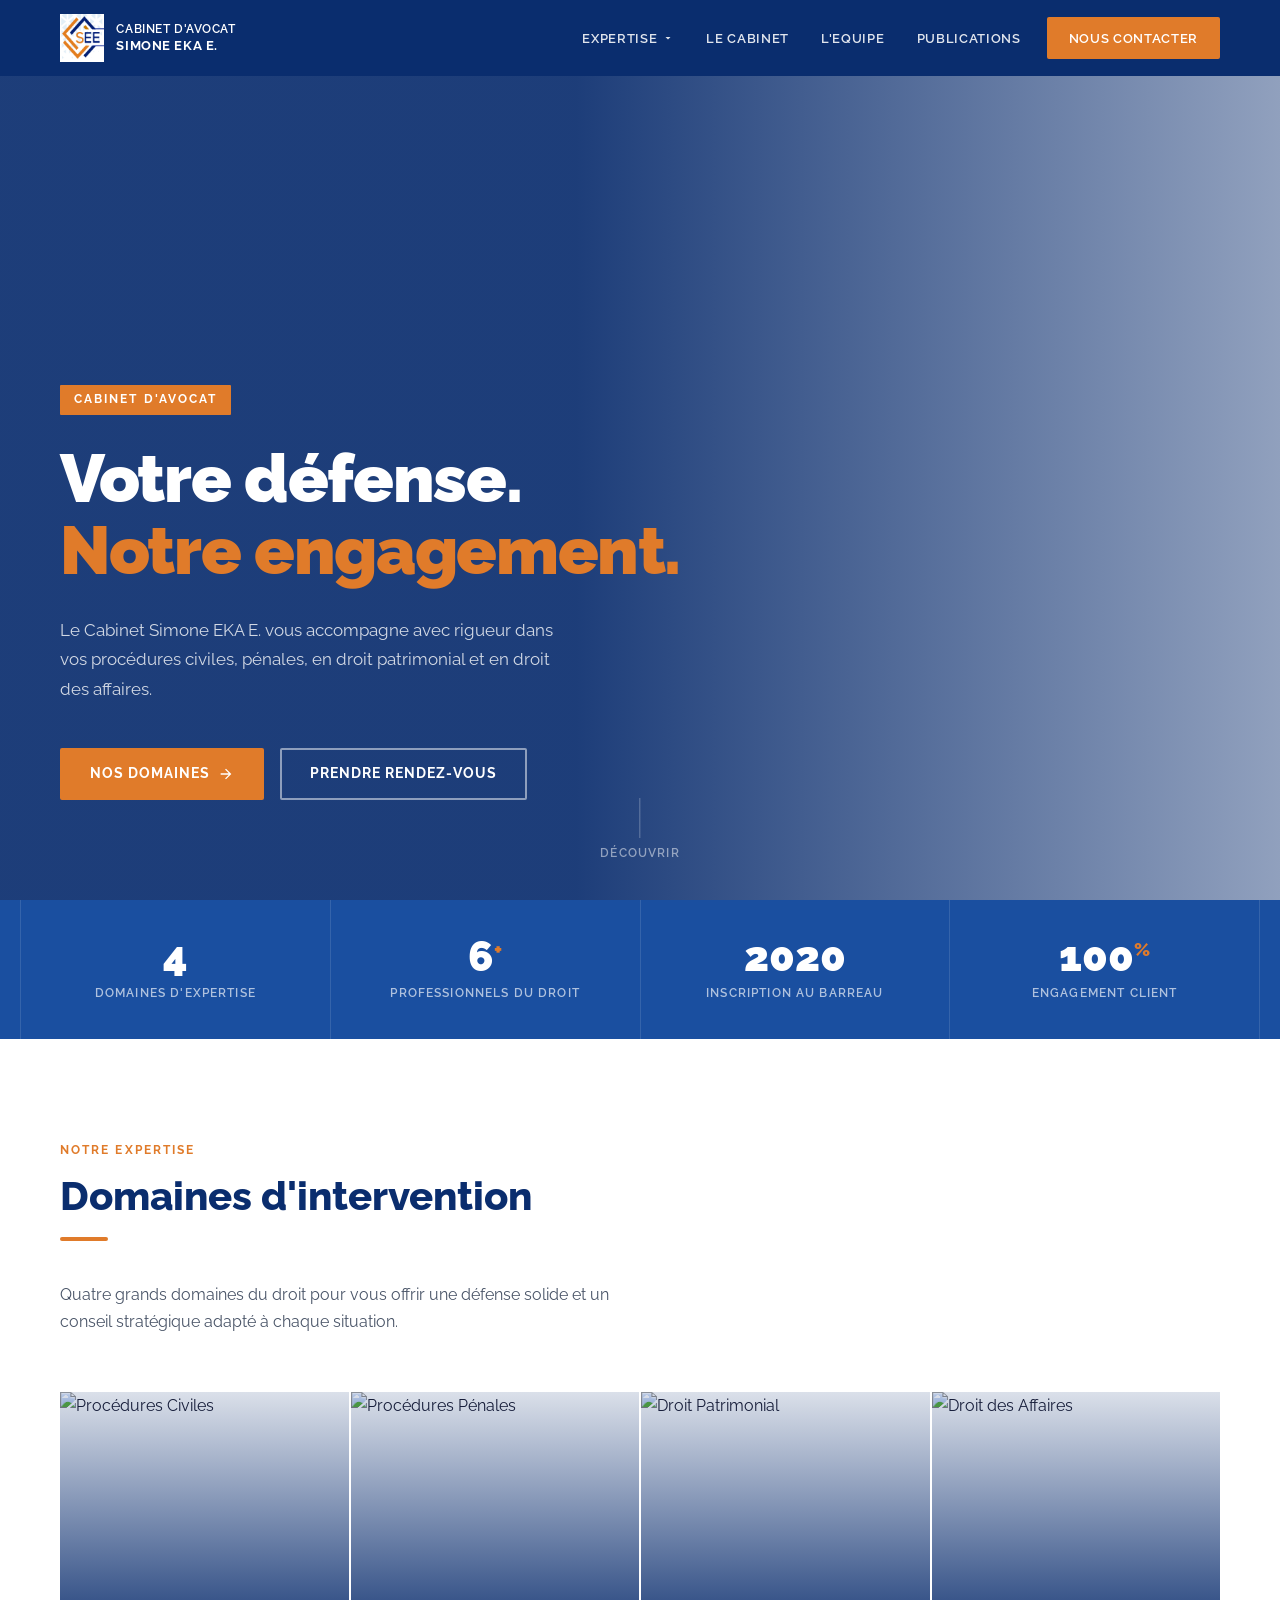
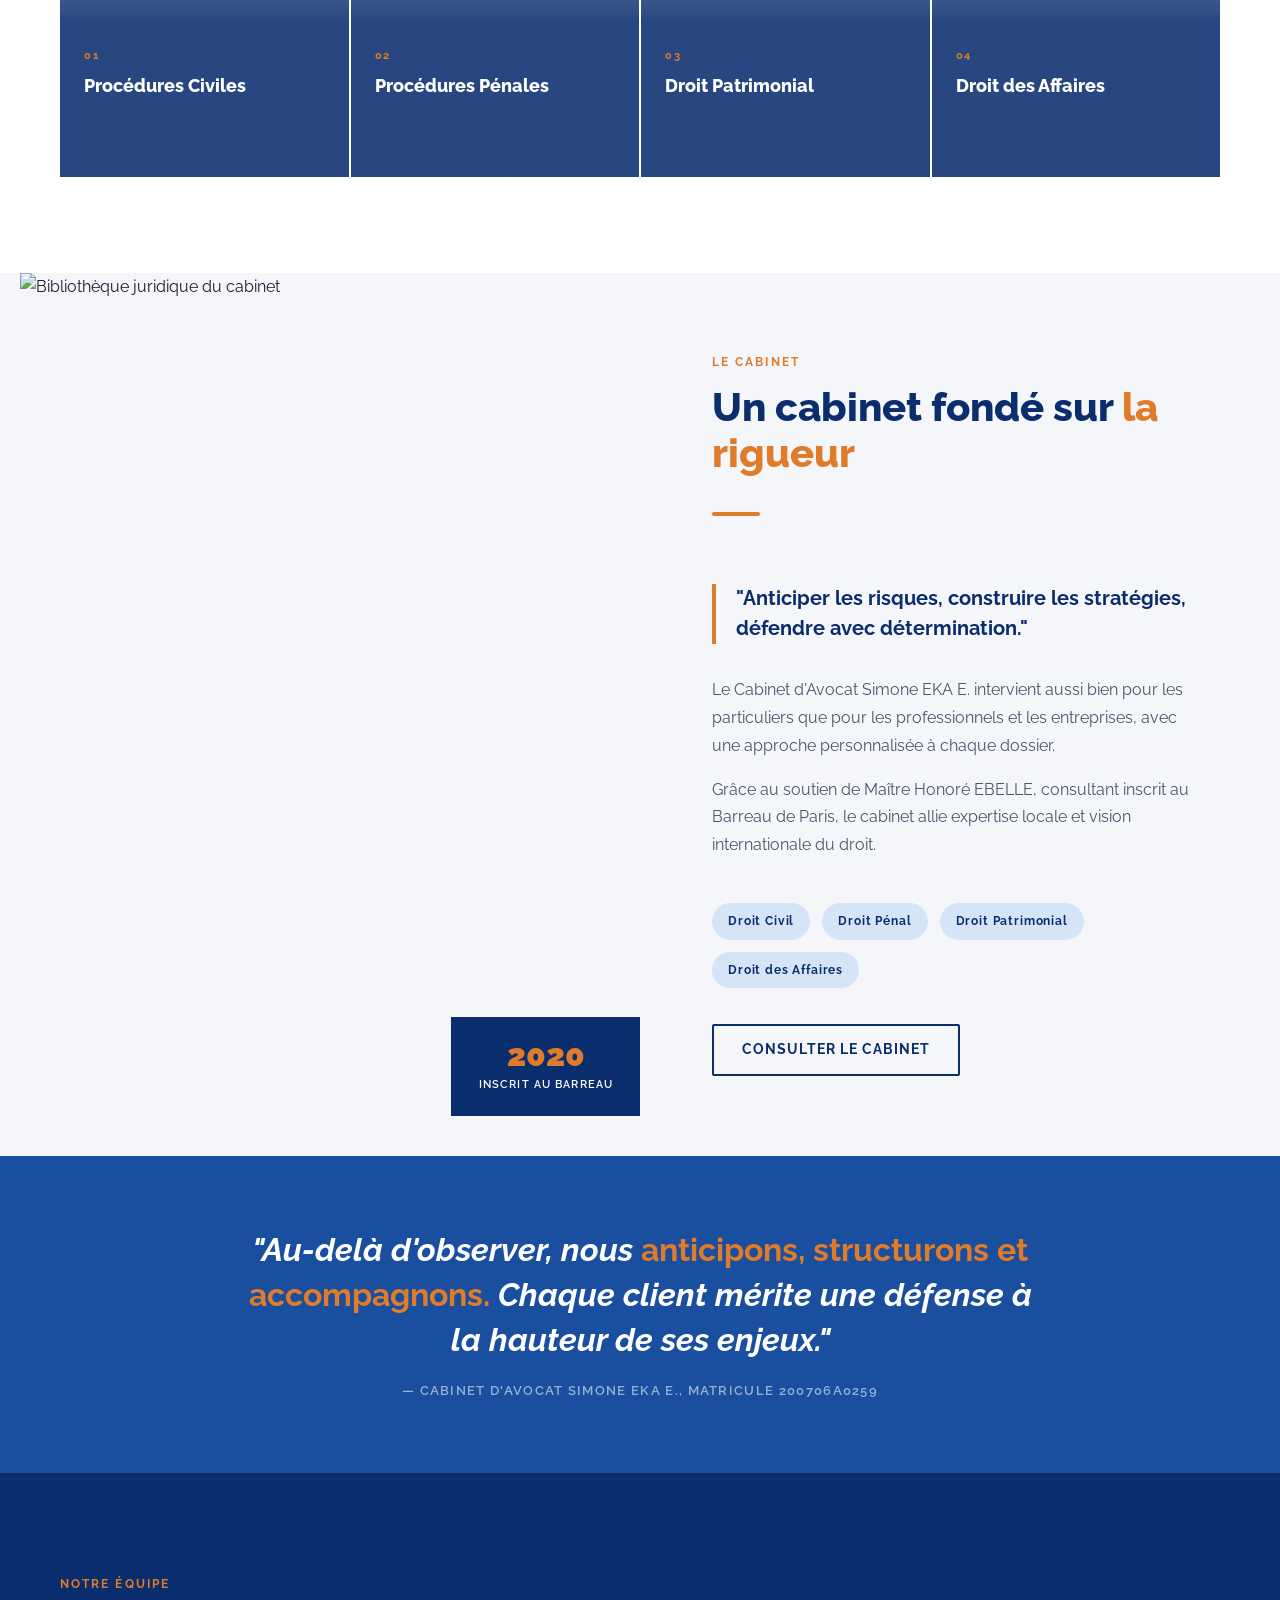
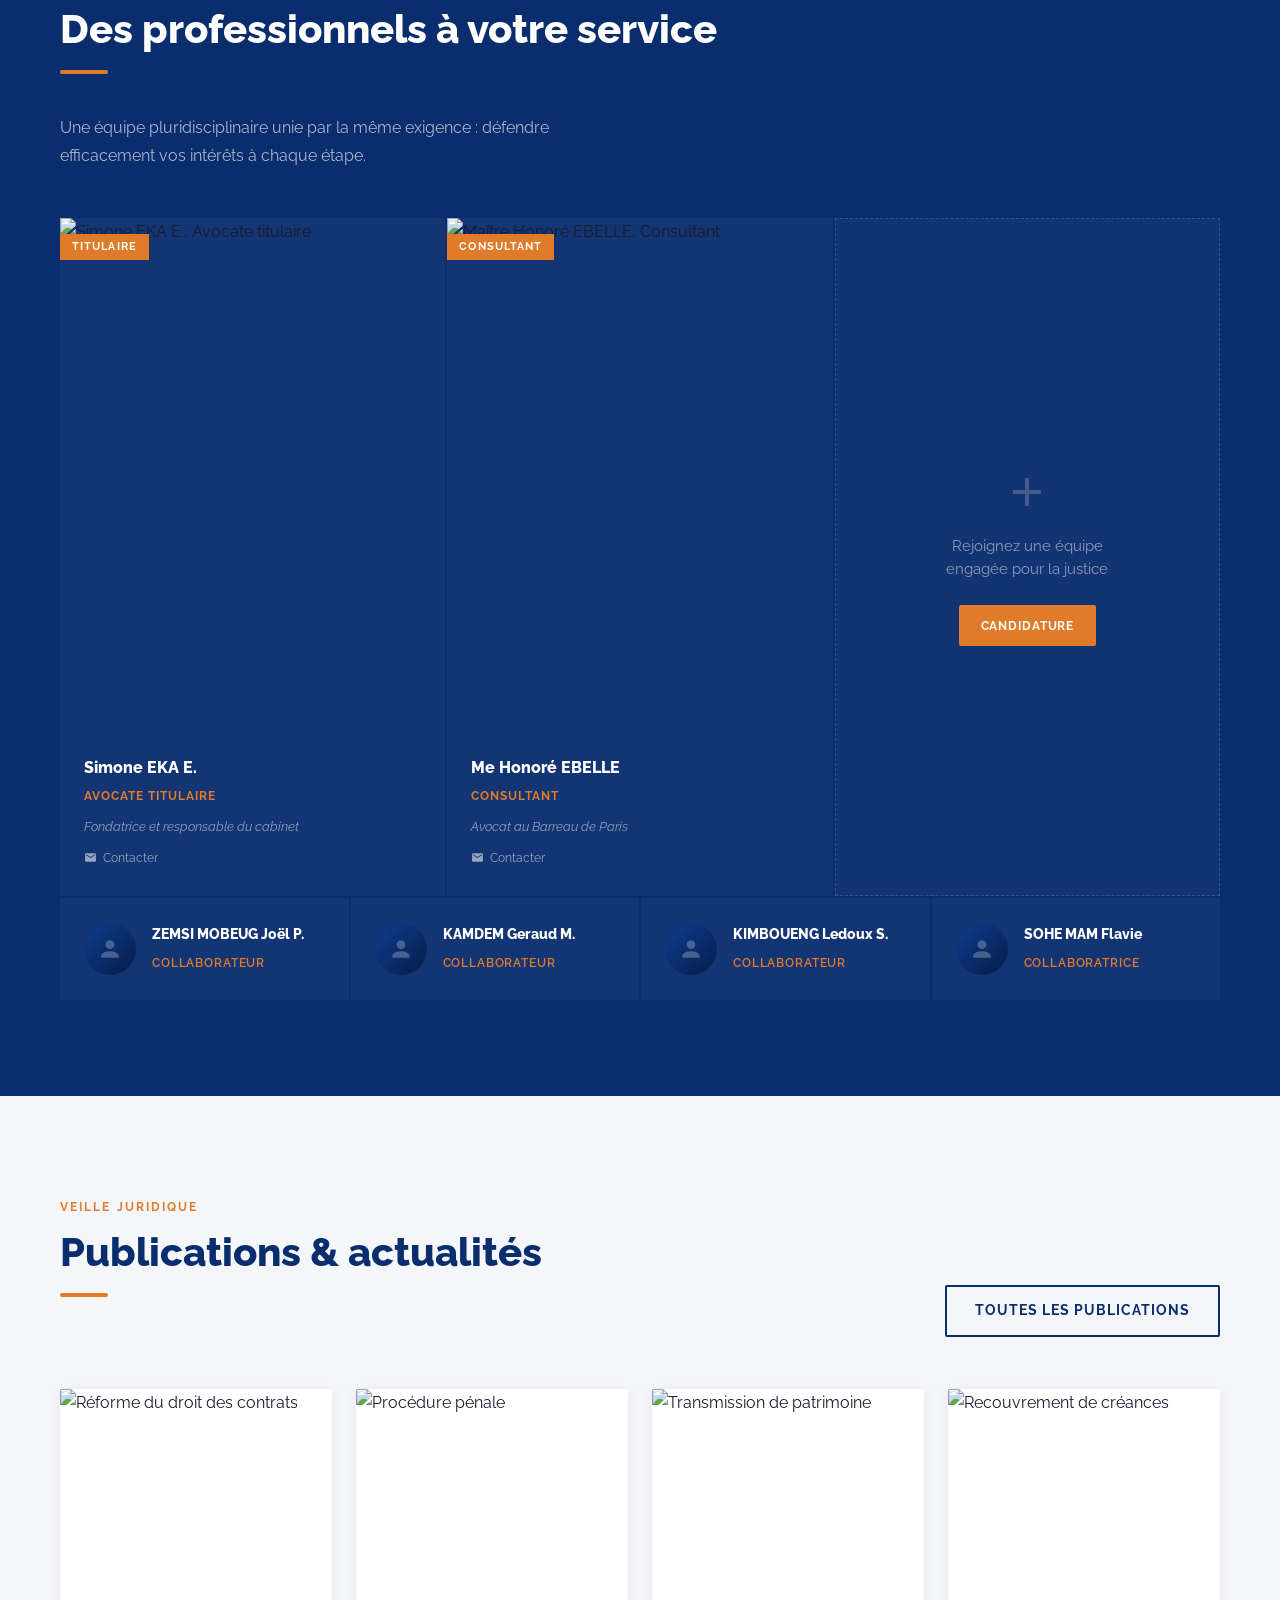
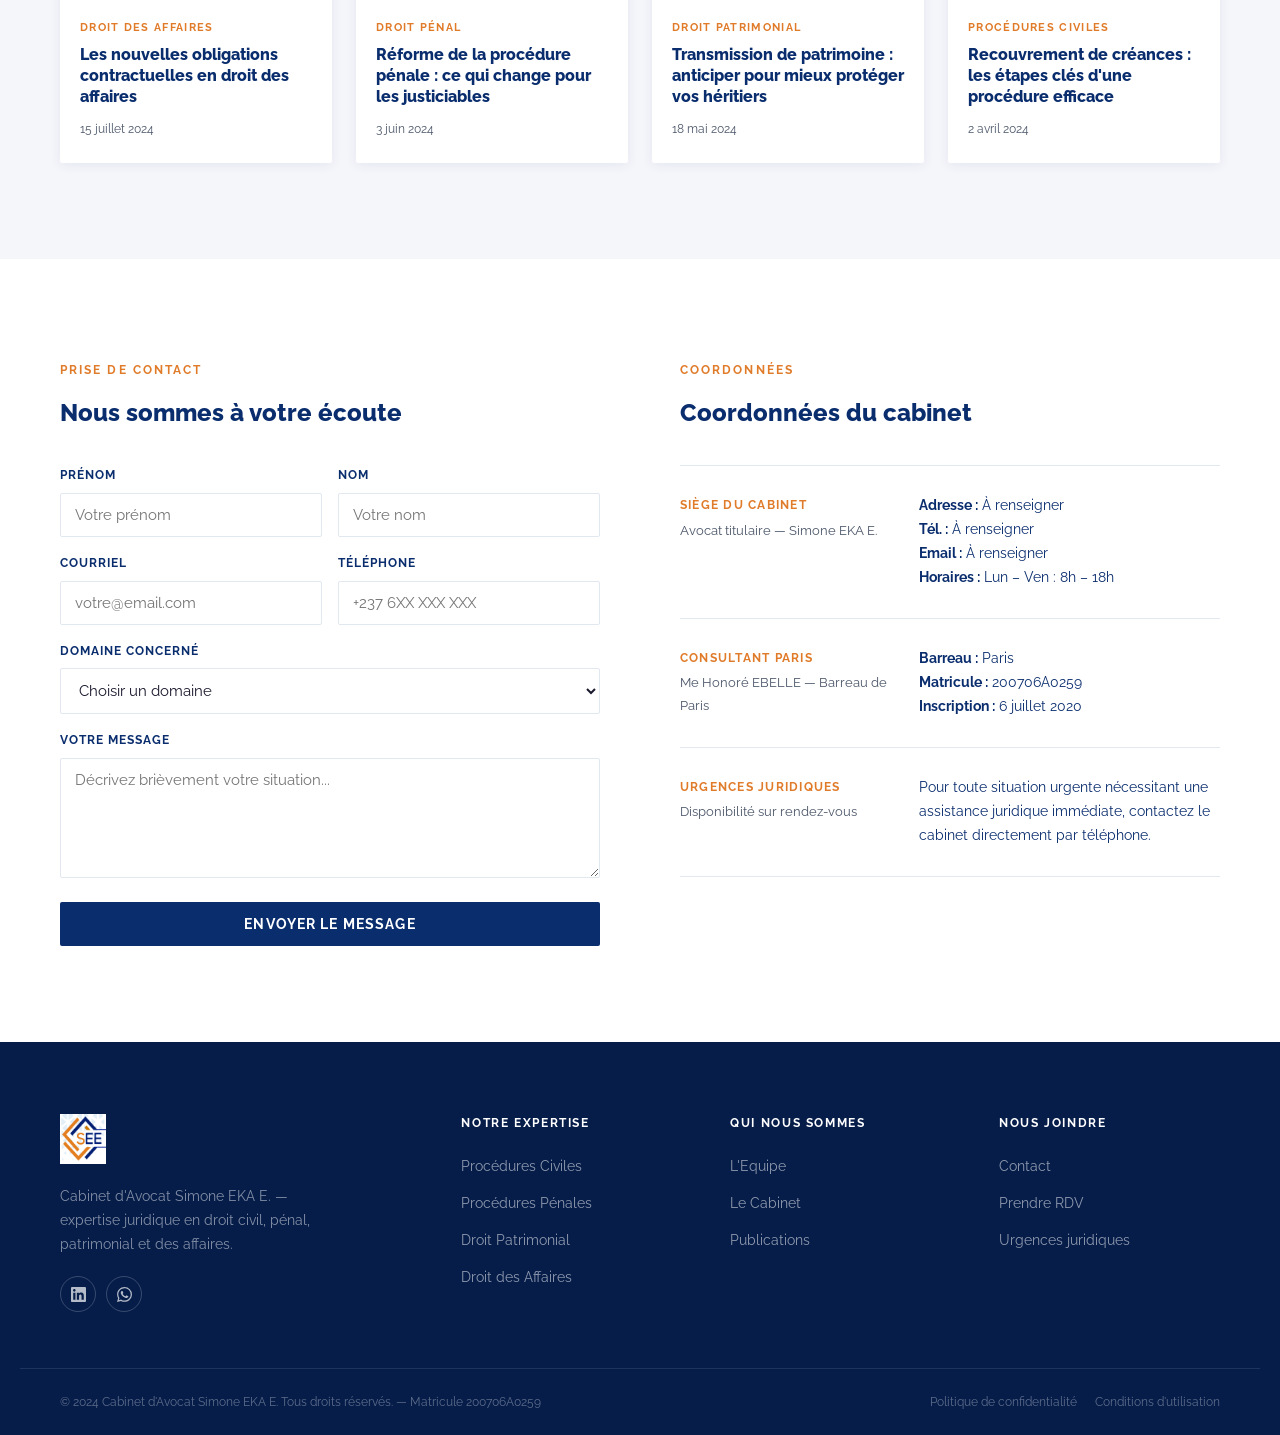
==== commit f964415d: "Refonte style BCF : hero plein écran, mega-menu, grilles image-overlay, équipe, publications, contac" ====
--- a/index.html
+++ b/index.html
@@ -3,364 +3,457 @@
 <head>
   <meta charset="UTF-8" />
   <meta name="viewport" content="width=device-width, initial-scale=1.0" />
-  <title>Cabinet d'Avocat Simone EKA E. | Droit Civil, Pénal, Patrimonial & des Affaires</title>
+  <title>Cabinet d'Avocat Simone EKA E. | Droit Civil, Pénal, Patrimonial & Affaires</title>
   <meta name="description" content="Cabinet d'Avocat Simone EKA E. — Procédures Civiles, Pénales, Droit Patrimonial et Droit des Affaires. Matricule 200706A0259." />
   <link rel="preconnect" href="https://fonts.googleapis.com" />
   <link rel="preconnect" href="https://fonts.gstatic.com" crossorigin />
   <link href="https://fonts.googleapis.com/css2?family=Raleway:wght@400;500;600;700;800;900&display=swap" rel="stylesheet" />
   <link rel="stylesheet" href="css/style.css" />
-  <style>
-    .fade-up { opacity: 0; transform: translateY(28px); transition: opacity 0.6s ease, transform 0.6s ease; }
-    .fade-up.visible { opacity: 1; transform: translateY(0); }
-  </style>
 </head>
 <body>
 
-<!-- ========== NAVIGATION ========== -->
-<nav class="navbar" role="navigation" aria-label="Navigation principale">
-  <div class="nav-logo">
-    <img src="[data-uri]" alt="Logo Cabinet SEE" />
-    <div class="nav-logo-text">
-      Cabinet d'Avocat<br>
-      <strong>Simone EKA E.</strong>
-    </div>
-  </div>
-
-  <ul class="nav-menu" role="list">
-    <li><a href="#accueil">Accueil</a></li>
-    <li><a href="#domaines">Domaines</a></li>
-    <li><a href="#apropos">Le Cabinet</a></li>
-    <li><a href="#equipe">L'Equipe</a></li>
-    <li><a href="#contact" class="nav-cta">Nous contacter</a></li>
-  </ul>
-
-  <button class="nav-toggle" aria-label="Ouvrir le menu" aria-expanded="false">
-    <span></span><span></span><span></span>
-  </button>
+<!-- ====================================================
+     NAVBAR
+     ==================================================== -->
+<nav class="navbar" id="navbar" role="navigation" aria-label="Navigation principale">
+  <div class="nav-inner">
+
+    <a href="#accueil" class="nav-logo" aria-label="Accueil Cabinet SEE">
+      <img src="[data-uri]" alt="Logo Cabinet SEE" />
+      <div class="nav-logo-text">
+        Cabinet d'Avocat<br>
+        <strong>Simone EKA E.</strong>
+      </div>
+    </a>
+
+    <ul class="nav-links" role="list">
+      <li class="nav-item">
+        <button class="nav-drop-btn" aria-expanded="false" aria-haspopup="true">
+          Expertise
+          <svg viewBox="0 0 24 24"><path d="M7 10l5 5 5-5z"/></svg>
+        </button>
+        <div class="mega-drop" role="menu">
+          <a href="#domaines" role="menuitem">Procédures Civiles</a>
+          <a href="#domaines" role="menuitem">Procédures Pénales</a>
+          <a href="#domaines" role="menuitem">Droit Patrimonial</a>
+          <a href="#domaines" role="menuitem">Droit des Affaires</a>
+        </div>
+      </li>
+      <li class="nav-item"><a href="#apropos">Le Cabinet</a></li>
+      <li class="nav-item"><a href="#equipe">L'Equipe</a></li>
+      <li class="nav-item"><a href="#actu">Publications</a></li>
+      <li class="nav-item">
+        <a href="#contact" class="nav-cta-btn">Nous contacter</a>
+      </li>
+    </ul>
+
+    <button class="nav-toggle" aria-label="Menu" aria-expanded="false" id="navToggle">
+      <span></span><span></span><span></span>
+    </button>
+  </div>
 </nav>
 
-<!-- ========== HERO ========== -->
+<!-- Mobile nav -->
+<div class="mobile-nav" id="mobileNav" role="dialog" aria-label="Menu mobile">
+  <a href="#domaines">Procédures Civiles</a>
+  <a href="#domaines">Procédures Pénales</a>
+  <a href="#domaines">Droit Patrimonial</a>
+  <a href="#domaines">Droit des Affaires</a>
+  <a href="#apropos">Le Cabinet</a>
+  <a href="#equipe">L'Equipe</a>
+  <a href="#actu">Publications</a>
+  <a href="#contact">Nous contacter</a>
+</div>
+
+
+<!-- ====================================================
+     HERO
+     ==================================================== -->
 <section class="hero" id="accueil" aria-label="Présentation du cabinet">
-  <div class="hero-bg-pattern" aria-hidden="true"></div>
+  <div class="hero-bg" aria-hidden="true"></div>
+  <div class="hero-overlay" aria-hidden="true"></div>
 
   <div class="hero-content">
-    <span class="hero-tag">Cabinet d'Avocat</span>
+    <span class="hero-eyebrow">Cabinet d'Avocat</span>
     <h1>
-      L'excellence juridique<br>
-      <span>au service de vos droits</span>
+      Votre défense.<br>
+      <em>Notre engagement.</em>
     </h1>
-    <p>
-      Le Cabinet Simone EKA E. vous accompagne avec rigueur et engagement dans vos procédures civiles, pénales, en droit patrimonial et en droit des affaires.
+    <p class="hero-sub">
+      Le Cabinet Simone EKA E. vous accompagne avec rigueur dans vos procédures civiles, pénales, en droit patrimonial et en droit des affaires.
     </p>
     <div class="hero-btns">
-      <a href="#contact" class="btn-primary">Prendre rendez-vous</a>
-      <a href="#domaines" class="btn-outline">Nos domaines</a>
-    </div>
-  </div>
-
-  <div class="hero-image-col" aria-hidden="true">
-    <img
-      src="https://images.unsplash.com/photo-1589829545856-d10d557cf95f?w=900&q=80&auto=format&fit=crop"
-      alt=""
-      loading="eager"
-    />
+      <a href="#domaines" class="btn-primary">
+        Nos domaines
+        <svg viewBox="0 0 24 24" width="16" height="16" fill="currentColor" aria-hidden="true"><path d="M12 4l-1.41 1.41L16.17 11H4v2h12.17l-5.58 5.59L12 20l8-8z"/></svg>
+      </a>
+      <a href="#contact" class="btn-outline-white">Prendre rendez-vous</a>
+    </div>
+  </div>
+
+  <div class="hero-scroll" aria-hidden="true">
+    <span></span>
+    Découvrir
   </div>
 </section>
 
-<!-- ========== STATS ========== -->
-<div class="stats" role="region" aria-label="Chiffres clés">
-  <div class="stats-grid">
-    <div class="stat-item">
-      <div class="stat-num">4</div>
-      <div class="stat-label">Domaines d'intervention</div>
-    </div>
-    <div class="stat-item">
-      <div class="stat-num">6<span>+</span></div>
-      <div class="stat-label">Professionnels du droit</div>
-    </div>
-    <div class="stat-item">
-      <div class="stat-num">2020</div>
-      <div class="stat-label">Inscription au Barreau</div>
-    </div>
-    <div class="stat-item">
-      <div class="stat-num">100<span>%</span></div>
-      <div class="stat-label">Engagement client</div>
+<!-- ====================================================
+     STATS BAR
+     ==================================================== -->
+<div class="stats-bar" role="region" aria-label="Chiffres clés">
+  <div class="stats-bar-inner">
+    <div class="stat-cell">
+      <div class="num">4</div>
+      <div class="lbl">Domaines d'expertise</div>
+    </div>
+    <div class="stat-cell">
+      <div class="num">6<sup>+</sup></div>
+      <div class="lbl">Professionnels du droit</div>
+    </div>
+    <div class="stat-cell">
+      <div class="num">2020</div>
+      <div class="lbl">Inscription au Barreau</div>
+    </div>
+    <div class="stat-cell">
+      <div class="num">100<sup>%</sup></div>
+      <div class="lbl">Engagement client</div>
     </div>
   </div>
 </div>
 
-<!-- ========== DOMAINES D'INTERVENTION ========== -->
+
+<!-- ====================================================
+     DOMAINES D'INTERVENTION
+     ==================================================== -->
 <section class="domaines" id="domaines" aria-label="Domaines d'intervention">
-  <div>
+  <div class="domaines-intro reveal">
     <span class="section-label">Notre expertise</span>
     <h2 class="section-title">Domaines d'intervention</h2>
-    <div class="section-divider"></div>
-    <p class="section-lead">
-      Notre cabinet intervient dans quatre grands domaines du droit pour offrir à chaque client une défense solide et un conseil stratégique adapté à sa situation.
-    </p>
+    <div class="divider"></div>
+    <p class="section-lead">Quatre grands domaines du droit pour vous offrir une défense solide et un conseil stratégique adapté à chaque situation.</p>
   </div>
 
   <div class="domaines-grid">
 
-    <div class="domaine-card">
-      <div class="domaine-icon" aria-hidden="true">
-        <svg viewBox="0 0 24 24" xmlns="http://www.w3.org/2000/svg">
-          <path d="M12 1L3 5v6c0 5.25 3.75 10.15 9 11.35C17.25 21.15 21 16.25 21 11V5L12 1zm0 4l6 2.67V11c0 3.5-2.5 6.78-6 7.93-3.5-1.15-6-4.43-6-7.93V7.67L12 5z"/>
-        </svg>
-      </div>
-      <h3>Procédures Civiles</h3>
-      <p>Assistance et représentation dans toutes les procédures civiles : litiges contractuels, responsabilité civile, recouvrement de créances, procédures d'urgence et voies d'exécution.</p>
-    </div>
-
-    <div class="domaine-card">
-      <div class="domaine-icon" aria-hidden="true">
-        <svg viewBox="0 0 24 24" xmlns="http://www.w3.org/2000/svg">
-          <path d="M11 7H13V9H11V7ZM11 11H13V17H11V11ZM12 2C6.48 2 2 6.48 2 12C2 17.52 6.48 22 12 22C17.52 22 22 17.52 22 12C22 6.48 17.52 2 12 2ZM12 20C7.59 20 4 16.41 4 12C4 7.59 7.59 4 12 4C16.41 4 20 7.59 20 12C20 16.41 16.41 20 12 20Z"/>
-        </svg>
-      </div>
-      <h3>Procédures Pénales</h3>
-      <p>Défense pénale à tous les stades de la procédure : garde à vue, instruction, jugement et appel. Assistance aux victimes et aux mis en cause avec la plus grande rigueur professionnelle.</p>
-    </div>
-
-    <div class="domaine-card">
-      <div class="domaine-icon" aria-hidden="true">
-        <svg viewBox="0 0 24 24" xmlns="http://www.w3.org/2000/svg">
-          <path d="M10 20v-6h4v6h5v-8h3L12 3 2 12h3v8z"/>
-        </svg>
-      </div>
-      <h3>Droit Patrimonial</h3>
-      <p>Conseil et accompagnement en matière de successions, donations, régimes matrimoniaux, gestion et transmission de patrimoine, ainsi que protection des biens familiaux.</p>
-    </div>
-
-    <div class="domaine-card">
-      <div class="domaine-icon" aria-hidden="true">
-        <svg viewBox="0 0 24 24" xmlns="http://www.w3.org/2000/svg">
-          <path d="M20 6h-2.18c.07-.44.18-.87.18-1.33C18 2.54 15.67 1 13.5 1c-1.32 0-2.41.64-3.07 1.6L12 4.52l1.57-1.92C14.07 2.22 14.73 2 15.5 2c1.35 0 2.5.92 2.5 2 0 1.28-.93 2.5-2.27 2.5H4v2h16v12H4V8H2v14h20V6z"/>
-        </svg>
-      </div>
-      <h3>Droit des Affaires</h3>
-      <p>Accompagnement des entreprises dans leurs opérations : création de sociétés, contrats commerciaux, litiges d'affaires, restructurations et négociations complexes.</p>
+    <div class="domaine-card reveal">
+      <img src="https://images.unsplash.com/photo-1589578527966-fdac0f44566c?w=600&q=80&auto=format&fit=crop" alt="Procédures Civiles" loading="lazy" />
+      <div class="domaine-card-overlay"></div>
+      <div class="domaine-card-body">
+        <div class="domaine-card-num">01</div>
+        <div class="domaine-card-title">Procédures Civiles</div>
+        <div class="domaine-card-desc">Litiges contractuels, responsabilité civile, recouvrement de créances et procédures d'urgence. Défense complète à chaque étape.</div>
+        <div class="domaine-card-arrow">
+          En savoir plus
+          <svg viewBox="0 0 24 24"><path d="M12 4l-1.41 1.41L16.17 11H4v2h12.17l-5.58 5.59L12 20l8-8z"/></svg>
+        </div>
+      </div>
+    </div>
+
+    <div class="domaine-card reveal">
+      <img src="https://images.unsplash.com/photo-1575505586569-646b2ca898fc?w=600&q=80&auto=format&fit=crop" alt="Procédures Pénales" loading="lazy" />
+      <div class="domaine-card-overlay"></div>
+      <div class="domaine-card-body">
+        <div class="domaine-card-num">02</div>
+        <div class="domaine-card-title">Procédures Pénales</div>
+        <div class="domaine-card-desc">Défense pénale à tous les stades : garde à vue, instruction, jugement, appel. Assistance aux victimes et aux mis en cause.</div>
+        <div class="domaine-card-arrow">
+          En savoir plus
+          <svg viewBox="0 0 24 24"><path d="M12 4l-1.41 1.41L16.17 11H4v2h12.17l-5.58 5.59L12 20l8-8z"/></svg>
+        </div>
+      </div>
+    </div>
+
+    <div class="domaine-card reveal">
+      <img src="https://images.unsplash.com/photo-1560520653-9e0e4c89eb11?w=600&q=80&auto=format&fit=crop" alt="Droit Patrimonial" loading="lazy" />
+      <div class="domaine-card-overlay"></div>
+      <div class="domaine-card-body">
+        <div class="domaine-card-num">03</div>
+        <div class="domaine-card-title">Droit Patrimonial</div>
+        <div class="domaine-card-desc">Successions, donations, régimes matrimoniaux, transmission de patrimoine et protection des biens familiaux.</div>
+        <div class="domaine-card-arrow">
+          En savoir plus
+          <svg viewBox="0 0 24 24"><path d="M12 4l-1.41 1.41L16.17 11H4v2h12.17l-5.58 5.59L12 20l8-8z"/></svg>
+        </div>
+      </div>
+    </div>
+
+    <div class="domaine-card reveal">
+      <img src="https://images.unsplash.com/photo-1507679799987-c73779587ccf?w=600&q=80&auto=format&fit=crop" alt="Droit des Affaires" loading="lazy" />
+      <div class="domaine-card-overlay"></div>
+      <div class="domaine-card-body">
+        <div class="domaine-card-num">04</div>
+        <div class="domaine-card-title">Droit des Affaires</div>
+        <div class="domaine-card-desc">Création de sociétés, contrats commerciaux, litiges d'affaires, restructurations et négociations complexes.</div>
+        <div class="domaine-card-arrow">
+          En savoir plus
+          <svg viewBox="0 0 24 24"><path d="M12 4l-1.41 1.41L16.17 11H4v2h12.17l-5.58 5.59L12 20l8-8z"/></svg>
+        </div>
+      </div>
     </div>
 
   </div>
 </section>
 
-<!-- ========== A PROPOS ========== -->
+
+<!-- ====================================================
+     A PROPOS — SPLIT IMAGE / TEXTE
+     ==================================================== -->
 <section class="apropos" id="apropos" aria-label="À propos du cabinet">
   <div class="apropos-inner">
 
-    <div class="apropos-image">
+    <div class="apropos-img reveal-left">
       <img
-        src="https://images.unsplash.com/photo-1521791055366-0d553872952f?w=800&q=80&auto=format&fit=crop"
+        src="https://images.unsplash.com/photo-1521791055366-0d553872952f?w=900&q=80&auto=format&fit=crop&crop=focalpoint&fp-x=0.5&fp-y=0.35"
         alt="Bibliothèque juridique du cabinet"
         loading="lazy"
       />
-      <div class="apropos-badge">
-        <div class="num">2020</div>
-        <div class="txt">Inscrit au Barreau</div>
-      </div>
-    </div>
-
-    <div class="apropos-text">
+      <div class="apropos-img-badge">
+        <div class="big">2020</div>
+        <div class="small">Inscrit au Barreau</div>
+      </div>
+    </div>
+
+    <div class="apropos-text reveal-right">
       <span class="section-label">Le Cabinet</span>
-      <h2 class="section-title">Un cabinet fondé sur <span>la rigueur</span> et l'engagement</h2>
-      <div class="section-divider"></div>
-      <p style="color:#4a5568; font-size:1rem; margin-bottom:18px; line-height:1.75;">
-        Le Cabinet d'Avocat Simone EKA E. est un cabinet spécialisé dans le conseil et la défense juridique. Fondé sur les valeurs de rigueur, d'écoute et de proximité, le cabinet intervient aussi bien pour les particuliers que pour les professionnels et les entreprises.
-      </p>
-      <p style="color:#4a5568; font-size:1rem; margin-bottom:18px; line-height:1.75;">
-        Grâce à une équipe pluridisciplinaire et au soutien d'un consultant inscrit au Barreau de Paris, le cabinet offre une expertise locale solide appuyée par une vision internationale du droit.
-      </p>
-      <p style="color:#4a5568; font-size:1rem; line-height:1.75;">
-        Notre approche : anticiper les risques, construire des stratégies adaptées et défendre avec détermination les intérêts de chaque client, à chaque étape de la procédure.
-      </p>
-
-      <div class="matricule">
-        <svg viewBox="0 0 24 24" width="18" height="18" fill="currentColor" aria-hidden="true"><path d="M9 16.17L4.83 12l-1.42 1.41L9 19 21 7l-1.41-1.41L9 16.17z"/></svg>
-        Matricule Barreau&nbsp;<span>200706A0259</span>&nbsp; — inscrit le 6 juillet 2020
+      <h2 class="section-title">Un cabinet fondé sur <span>la rigueur</span></h2>
+      <div class="divider"></div>
+      <blockquote>
+        "Anticiper les risques, construire les stratégies, défendre avec détermination."
+      </blockquote>
+      <p>Le Cabinet d'Avocat Simone EKA E. intervient aussi bien pour les particuliers que pour les professionnels et les entreprises, avec une approche personnalisée à chaque dossier.</p>
+      <p>Grâce au soutien de Maître Honoré EBELLE, consultant inscrit au Barreau de Paris, le cabinet allie expertise locale et vision internationale du droit.</p>
+      <div class="apropos-badge-row">
+        <span class="badge-pill">Droit Civil</span>
+        <span class="badge-pill">Droit Pénal</span>
+        <span class="badge-pill">Droit Patrimonial</span>
+        <span class="badge-pill">Droit des Affaires</span>
+      </div>
+      <div style="margin-top:36px;">
+        <a href="#contact" class="btn-outline-dark">Consulter le cabinet</a>
       </div>
     </div>
 
   </div>
 </section>
 
-<!-- ========== BANDEAU ========== -->
-<div class="bandeau" role="region" aria-label="Appel à action">
-  <div class="bandeau-inner">
-    <div class="bandeau-text">
-      <h2>Votre situation mérite <span>une attention particulière</span></h2>
-      <p>Chaque dossier est unique. Nous analysons, nous conseillons, nous défendons.</p>
-    </div>
-    <a href="#contact" class="btn-primary" style="white-space:nowrap;">Consulter le cabinet</a>
-  </div>
+<!-- ====================================================
+     BANDEAU CITATION
+     ==================================================== -->
+<div class="quote-band" role="region" aria-label="Notre approche">
+  <blockquote>
+    "Au-delà d'observer, nous <span>anticipons, structurons et accompagnons.</span> Chaque client mérite une défense à la hauteur de ses enjeux."
+    <cite>— Cabinet d'Avocat Simone EKA E., Matricule 200706A0259</cite>
+  </blockquote>
 </div>
 
-<!-- ========== EQUIPE ========== -->
+
+<!-- ====================================================
+     EQUIPE
+     ==================================================== -->
 <section class="equipe" id="equipe" aria-label="L'équipe du cabinet">
-  <div class="equipe-header">
+  <div class="equipe-header reveal">
     <span class="section-label">Notre équipe</span>
     <h2 class="section-title">Des professionnels à votre service</h2>
-    <div class="section-divider"></div>
-    <p class="section-lead">
-      Une équipe pluridisciplinaire unie par la même exigence : défendre efficacement vos intérêts.
-    </p>
-  </div>
-
+    <div class="divider"></div>
+    <p class="section-lead">Une équipe pluridisciplinaire unie par la même exigence : défendre efficacement vos intérêts à chaque étape.</p>
+  </div>
+
+  <!-- Rang principal : titulaire + consultant (3 colonnes) -->
   <div class="equipe-grid">
 
-    <!-- Avocat titulaire -->
-    <div class="membre-card featured">
-      <div class="membre-photo">
+    <div class="membre-card reveal">
+      <div class="membre-card-img">
         <img
-          src="https://images.unsplash.com/photo-1556157382-97eda2d62296?w=400&q=80&auto=format&fit=crop&face"
+          src="https://images.unsplash.com/photo-1560250097-0b93528c311a?w=500&q=80&auto=format&fit=crop&crop=faces"
           alt="Simone EKA E., Avocate titulaire"
           loading="lazy"
         />
-      </div>
-      <div class="membre-info">
+        <span class="membre-card-tag">Titulaire</span>
+      </div>
+      <div class="membre-card-body">
         <h3>Simone EKA E.</h3>
         <div class="role">Avocate titulaire</div>
         <div class="detail">Fondatrice et responsable du cabinet</div>
-      </div>
-    </div>
-
-    <!-- Consultant -->
-    <div class="membre-card">
-      <div class="membre-photo">
+        <a href="#contact" class="contact-link">
+          <svg viewBox="0 0 24 24"><path d="M20 4H4c-1.1 0-2 .9-2 2v12c0 1.1.9 2 2 2h16c1.1 0 2-.9 2-2V6c0-1.1-.9-2-2-2zm0 4l-8 5-8-5V6l8 5 8-5v2z"/></svg>
+          Contacter
+        </a>
+      </div>
+    </div>
+
+    <div class="membre-card reveal">
+      <div class="membre-card-img">
         <img
-          src="https://images.unsplash.com/photo-1507003211169-0a1dd7228f2d?w=400&q=80&auto=format&fit=crop&face"
+          src="https://images.unsplash.com/photo-1507003211169-0a1dd7228f2d?w=500&q=80&auto=format&fit=crop&crop=faces"
           alt="Maître Honoré EBELLE, Consultant"
           loading="lazy"
         />
-      </div>
-      <div class="membre-info">
+        <span class="membre-card-tag">Consultant</span>
+      </div>
+      <div class="membre-card-body">
         <h3>Me Honoré EBELLE</h3>
         <div class="role">Consultant</div>
         <div class="detail">Avocat au Barreau de Paris</div>
-      </div>
-    </div>
-
-    <!-- Collaborateurs -->
-    <div class="membre-card">
-      <div class="membre-photo">
-        <div class="membre-photo-placeholder" role="img" aria-label="ZEMSI MOBEUG Joël P.">
-          <svg viewBox="0 0 24 24" xmlns="http://www.w3.org/2000/svg"><path d="M12 12c2.21 0 4-1.79 4-4s-1.79-4-4-4-4 1.79-4 4 1.79 4 4 4zm0 2c-2.67 0-8 1.34-8 4v2h16v-2c0-2.66-5.33-4-8-4z"/></svg>
-        </div>
-      </div>
-      <div class="membre-info">
-        <h3>ZEMSI MOBEUG Joël P.</h3>
-        <div class="role">Collaborateur</div>
-      </div>
-    </div>
-
-    <div class="membre-card">
-      <div class="membre-photo">
-        <div class="membre-photo-placeholder" role="img" aria-label="KAMDEM Geraud M.">
-          <svg viewBox="0 0 24 24" xmlns="http://www.w3.org/2000/svg"><path d="M12 12c2.21 0 4-1.79 4-4s-1.79-4-4-4-4 1.79-4 4 1.79 4 4 4zm0 2c-2.67 0-8 1.34-8 4v2h16v-2c0-2.66-5.33-4-8-4z"/></svg>
-        </div>
-      </div>
-      <div class="membre-info">
-        <h3>KAMDEM Geraud M.</h3>
-        <div class="role">Collaborateur</div>
-      </div>
-    </div>
-
-    <div class="membre-card">
-      <div class="membre-photo">
-        <div class="membre-photo-placeholder" role="img" aria-label="KIMBOUENG Ledoux S.">
-          <svg viewBox="0 0 24 24" xmlns="http://www.w3.org/2000/svg"><path d="M12 12c2.21 0 4-1.79 4-4s-1.79-4-4-4-4 1.79-4 4 1.79 4 4 4zm0 2c-2.67 0-8 1.34-8 4v2h16v-2c0-2.66-5.33-4-8-4z"/></svg>
-        </div>
-      </div>
-      <div class="membre-info">
-        <h3>KIMBOUENG Ledoux S.</h3>
-        <div class="role">Collaborateur</div>
-      </div>
-    </div>
-
-    <div class="membre-card">
-      <div class="membre-photo">
-        <div class="membre-photo-placeholder" role="img" aria-label="SOHE MAM Flavie">
-          <svg viewBox="0 0 24 24" xmlns="http://www.w3.org/2000/svg"><path d="M12 12c2.21 0 4-1.79 4-4s-1.79-4-4-4-4 1.79-4 4 1.79 4 4 4zm0 2c-2.67 0-8 1.34-8 4v2h16v-2c0-2.66-5.33-4-8-4z"/></svg>
-        </div>
-      </div>
-      <div class="membre-info">
-        <h3>SOHE MAM Flavie</h3>
-        <div class="role">Collaboratrice</div>
+        <a href="#contact" class="contact-link">
+          <svg viewBox="0 0 24 24"><path d="M20 4H4c-1.1 0-2 .9-2 2v12c0 1.1.9 2 2 2h16c1.1 0 2-.9 2-2V6c0-1.1-.9-2-2-2zm0 4l-8 5-8-5V6l8 5 8-5v2z"/></svg>
+          Contacter
+        </a>
+      </div>
+    </div>
+
+    <!-- Carte "rejoindre" -->
+    <div class="membre-card reveal" style="display:flex;flex-direction:column;justify-content:center;align-items:center;padding:48px 32px;text-align:center;background:rgba(255,255,255,.03);border:1px dashed rgba(255,255,255,.15);">
+      <svg viewBox="0 0 24 24" width="48" height="48" fill="rgba(255,255,255,.2)" style="margin-bottom:18px"><path d="M19 13h-6v6h-2v-6H5v-2h6V5h2v6h6v2z"/></svg>
+      <p style="color:rgba(255,255,255,.5);font-size:.92rem;line-height:1.6;max-width:200px;">Rejoignez une équipe engagée pour la justice</p>
+      <a href="#contact" class="btn-primary" style="margin-top:24px;font-size:.78rem;padding:10px 22px;">Candidature</a>
+    </div>
+
+  </div>
+
+  <!-- Rang collaborateurs (4 colonnes) -->
+  <div class="collab-grid" style="margin-top:2px;">
+
+    <div class="collab-card reveal">
+      <div class="collab-avatar">
+        <svg viewBox="0 0 24 24"><path d="M12 12c2.21 0 4-1.79 4-4s-1.79-4-4-4-4 1.79-4 4 1.79 4 4 4zm0 2c-2.67 0-8 1.34-8 4v2h16v-2c0-2.66-5.33-4-8-4z"/></svg>
+      </div>
+      <div class="collab-info">
+        <h4>ZEMSI MOBEUG Joël P.</h4>
+        <span>Collaborateur</span>
+      </div>
+    </div>
+
+    <div class="collab-card reveal">
+      <div class="collab-avatar">
+        <svg viewBox="0 0 24 24"><path d="M12 12c2.21 0 4-1.79 4-4s-1.79-4-4-4-4 1.79-4 4 1.79 4 4 4zm0 2c-2.67 0-8 1.34-8 4v2h16v-2c0-2.66-5.33-4-8-4z"/></svg>
+      </div>
+      <div class="collab-info">
+        <h4>KAMDEM Geraud M.</h4>
+        <span>Collaborateur</span>
+      </div>
+    </div>
+
+    <div class="collab-card reveal">
+      <div class="collab-avatar">
+        <svg viewBox="0 0 24 24"><path d="M12 12c2.21 0 4-1.79 4-4s-1.79-4-4-4-4 1.79-4 4 1.79 4 4 4zm0 2c-2.67 0-8 1.34-8 4v2h16v-2c0-2.66-5.33-4-8-4z"/></svg>
+      </div>
+      <div class="collab-info">
+        <h4>KIMBOUENG Ledoux S.</h4>
+        <span>Collaborateur</span>
+      </div>
+    </div>
+
+    <div class="collab-card reveal">
+      <div class="collab-avatar">
+        <svg viewBox="0 0 24 24"><path d="M12 12c2.21 0 4-1.79 4-4s-1.79-4-4-4-4 1.79-4 4 1.79 4 4 4zm0 2c-2.67 0-8 1.34-8 4v2h16v-2c0-2.66-5.33-4-8-4z"/></svg>
+      </div>
+      <div class="collab-info">
+        <h4>SOHE MAM Flavie</h4>
+        <span>Collaboratrice</span>
       </div>
     </div>
 
   </div>
 </section>
 
-<!-- ========== CONTACT ========== -->
-<section class="contact" id="contact" aria-label="Contactez le cabinet">
-  <span class="section-label">Contact</span>
-  <h2 class="section-title">Prendre contact avec <span>le cabinet</span></h2>
-  <div class="section-divider"></div>
-
+
+<!-- ====================================================
+     PUBLICATIONS / ACTUALITES
+     ==================================================== -->
+<section class="actu" id="actu" aria-label="Publications et actualités">
+  <div class="actu-header">
+    <div class="reveal">
+      <span class="section-label">Veille juridique</span>
+      <h2 class="section-title">Publications & actualités</h2>
+      <div class="divider"></div>
+    </div>
+    <a href="#contact" class="btn-outline-dark reveal">Toutes les publications</a>
+  </div>
+
+  <div class="actu-grid">
+
+    <div class="actu-card reveal">
+      <div class="actu-card-img">
+        <img src="https://images.unsplash.com/photo-1450101499163-c8848c66ca85?w=600&q=80&auto=format&fit=crop" alt="Réforme du droit des contrats" loading="lazy" />
+      </div>
+      <div class="actu-card-body">
+        <div class="actu-cat">Droit des Affaires</div>
+        <div class="actu-card-title">Les nouvelles obligations contractuelles en droit des affaires</div>
+        <div class="actu-date">15 juillet 2024</div>
+      </div>
+    </div>
+
+    <div class="actu-card reveal">
+      <div class="actu-card-img">
+        <img src="https://images.unsplash.com/photo-1589216532372-1c2a367900d9?w=600&q=80&auto=format&fit=crop" alt="Procédure pénale" loading="lazy" />
+      </div>
+      <div class="actu-card-body">
+        <div class="actu-cat">Droit Pénal</div>
+        <div class="actu-card-title">Réforme de la procédure pénale : ce qui change pour les justiciables</div>
+        <div class="actu-date">3 juin 2024</div>
+      </div>
+    </div>
+
+    <div class="actu-card reveal">
+      <div class="actu-card-img">
+        <img src="https://images.unsplash.com/photo-1607863680198-23d4b2565df0?w=600&q=80&auto=format&fit=crop" alt="Transmission de patrimoine" loading="lazy" />
+      </div>
+      <div class="actu-card-body">
+        <div class="actu-cat">Droit Patrimonial</div>
+        <div class="actu-card-title">Transmission de patrimoine : anticiper pour mieux protéger vos héritiers</div>
+        <div class="actu-date">18 mai 2024</div>
+      </div>
+    </div>
+
+    <div class="actu-card reveal">
+      <div class="actu-card-img">
+        <img src="https://images.unsplash.com/photo-1454165804606-c3d57bc86b40?w=600&q=80&auto=format&fit=crop" alt="Recouvrement de créances" loading="lazy" />
+      </div>
+      <div class="actu-card-body">
+        <div class="actu-cat">Procédures Civiles</div>
+        <div class="actu-card-title">Recouvrement de créances : les étapes clés d'une procédure efficace</div>
+        <div class="actu-date">2 avril 2024</div>
+      </div>
+    </div>
+
+  </div>
+</section>
+
+
+<!-- ====================================================
+     CONTACT
+     ==================================================== -->
+<section class="contact" id="contact" aria-label="Nous contacter">
   <div class="contact-inner">
 
-    <div class="contact-info">
-      <h3>Nous sommes à votre écoute</h3>
-      <p style="color:#4a5568; font-size:0.95rem; margin-bottom:32px; line-height:1.7;">
-        Pour toute demande de consultation ou d'information, n'hésitez pas à nous contacter. Le cabinet vous répond dans les meilleurs délais.
-      </p>
-
-      <div class="contact-item">
-        <div class="contact-item-icon" aria-hidden="true">
-          <svg viewBox="0 0 24 24" xmlns="http://www.w3.org/2000/svg"><path d="M6.62 10.79c1.44 2.83 3.76 5.14 6.59 6.59l2.2-2.2c.27-.27.67-.36 1.02-.24 1.12.37 2.33.57 3.57.57.55 0 1 .45 1 1V20c0 .55-.45 1-1 1-9.39 0-17-7.61-17-17 0-.55.45-1 1-1h3.5c.55 0 1 .45 1 1 0 1.25.2 2.45.57 3.57.11.35.03.74-.25 1.02l-2.2 2.2z"/></svg>
-        </div>
-        <div class="contact-item-text">
-          <strong>Telephone</strong>
-          <p>À renseigner</p>
-        </div>
-      </div>
-
-      <div class="contact-item">
-        <div class="contact-item-icon" aria-hidden="true">
-          <svg viewBox="0 0 24 24" xmlns="http://www.w3.org/2000/svg"><path d="M20 4H4c-1.1 0-2 .9-2 2v12c0 1.1.9 2 2 2h16c1.1 0 2-.9 2-2V6c0-1.1-.9-2-2-2zm0 4l-8 5-8-5V6l8 5 8-5v2z"/></svg>
-        </div>
-        <div class="contact-item-text">
-          <strong>Email</strong>
-          <p>À renseigner</p>
-        </div>
-      </div>
-
-      <div class="contact-item">
-        <div class="contact-item-icon" aria-hidden="true">
-          <svg viewBox="0 0 24 24" xmlns="http://www.w3.org/2000/svg"><path d="M12 2C8.13 2 5 5.13 5 9c0 5.25 7 13 7 13s7-7.75 7-13c0-3.87-3.13-7-7-7zm0 9.5c-1.38 0-2.5-1.12-2.5-2.5s1.12-2.5 2.5-2.5 2.5 1.12 2.5 2.5-1.12 2.5-2.5 2.5z"/></svg>
-        </div>
-        <div class="contact-item-text">
-          <strong>Adresse</strong>
-          <p>À renseigner</p>
-        </div>
-      </div>
-
-      <div class="contact-item">
-        <div class="contact-item-icon" aria-hidden="true">
-          <svg viewBox="0 0 24 24" xmlns="http://www.w3.org/2000/svg"><path d="M11.99 2C6.47 2 2 6.48 2 12s4.47 10 9.99 10C17.52 22 22 17.52 22 12S17.52 2 11.99 2zM12 20c-4.42 0-8-3.58-8-8s3.58-8 8-8 8 3.58 8 8-3.58 8-8 8zm.5-13H11v6l5.25 3.15.75-1.23-4.5-2.67V7z"/></svg>
-        </div>
-        <div class="contact-item-text">
-          <strong>Horaires</strong>
-          <p>Lundi – Vendredi : 8h – 18h</p>
-        </div>
-      </div>
-    </div>
-
-    <div class="contact-form">
-      <h3>Envoyer un message</h3>
+    <!-- Formulaire -->
+    <div class="contact-form-wrap reveal-left">
+      <span class="section-label">Prise de contact</span>
+      <h2>Nous sommes à votre écoute</h2>
       <form novalidate>
+        <div class="form-row">
+          <div class="form-group">
+            <label for="prenom">Prénom</label>
+            <input type="text" id="prenom" name="prenom" placeholder="Votre prénom" required />
+          </div>
+          <div class="form-group">
+            <label for="nom">Nom</label>
+            <input type="text" id="nom" name="nom" placeholder="Votre nom" required />
+          </div>
+        </div>
+        <div class="form-row">
+          <div class="form-group">
+            <label for="email">Courriel</label>
+            <input type="email" id="email" name="email" placeholder="votre@email.com" required />
+          </div>
+          <div class="form-group">
+            <label for="tel">Téléphone</label>
+            <input type="tel" id="tel" name="tel" placeholder="+237 6XX XXX XXX" />
+          </div>
+        </div>
         <div class="form-group">
-          <label for="nom">Nom complet</label>
-          <input type="text" id="nom" name="nom" placeholder="Votre nom" required />
-        </div>
-        <div class="form-group">
-          <label for="email">Adresse email</label>
-          <input type="email" id="email" name="email" placeholder="votre@email.com" required />
-        </div>
-        <div class="form-group">
-          <label for="sujet">Domaine concerné</label>
-          <select id="sujet" name="sujet">
+          <label for="domaine">Domaine concerné</label>
+          <select id="domaine" name="domaine">
             <option value="">Choisir un domaine</option>
             <option value="civil">Procédures Civiles</option>
             <option value="penal">Procédures Pénales</option>
@@ -377,33 +470,76 @@
       </form>
     </div>
 
+    <!-- Blocs bureaux / infos -->
+    <div class="contact-offices reveal-right">
+      <span class="section-label">Coordonnées</span>
+      <h2>Coordonnées du cabinet</h2>
+
+      <div class="office-list">
+
+        <div class="office-item">
+          <div>
+            <div class="office-name">Siège du cabinet</div>
+            <div class="office-role">Avocat titulaire — Simone EKA E.</div>
+          </div>
+          <div class="office-detail">
+            <strong>Adresse :</strong> À renseigner<br>
+            <strong>Tél. :</strong> À renseigner<br>
+            <strong>Email :</strong> À renseigner<br>
+            <strong>Horaires :</strong> Lun – Ven : 8h – 18h
+          </div>
+        </div>
+
+        <div class="office-item">
+          <div>
+            <div class="office-name">Consultant Paris</div>
+            <div class="office-role">Me Honoré EBELLE — Barreau de Paris</div>
+          </div>
+          <div class="office-detail">
+            <strong>Barreau :</strong> Paris<br>
+            <strong>Matricule :</strong> 200706A0259<br>
+            <strong>Inscription :</strong> 6 juillet 2020
+          </div>
+        </div>
+
+        <div class="office-item">
+          <div>
+            <div class="office-name">Urgences juridiques</div>
+            <div class="office-role">Disponibilité sur rendez-vous</div>
+          </div>
+          <div class="office-detail">
+            Pour toute situation urgente nécessitant une assistance juridique immédiate, contactez le cabinet directement par téléphone.
+          </div>
+        </div>
+
+      </div>
+    </div>
+
   </div>
 </section>
 
-<!-- ========== FOOTER ========== -->
+
+<!-- ====================================================
+     FOOTER
+     ==================================================== -->
 <footer class="footer" role="contentinfo">
   <div class="footer-top">
 
     <div class="footer-brand">
       <img src="[data-uri]" alt="Logo Cabinet SEE" />
-      <p>
-        Cabinet d'Avocat Simone EKA E. — expertise en droit civil, pénal, patrimonial et des affaires. Un partenaire juridique de confiance.
-      </p>
+      <p>Cabinet d'Avocat Simone EKA E. — expertise juridique en droit civil, pénal, patrimonial et des affaires.</p>
+      <div class="footer-social" aria-label="Réseaux sociaux">
+        <a href="#" aria-label="LinkedIn">
+          <svg viewBox="0 0 24 24"><path d="M20.447 20.452h-3.554v-5.569c0-1.328-.027-3.037-1.852-3.037-1.853 0-2.136 1.445-2.136 2.939v5.667H9.351V9h3.414v1.561h.046c.477-.9 1.637-1.85 3.37-1.85 3.601 0 4.267 2.37 4.267 5.455v6.286zM5.337 7.433c-1.144 0-2.063-.926-2.063-2.065 0-1.138.92-2.063 2.063-2.063 1.14 0 2.064.925 2.064 2.063 0 1.139-.925 2.065-2.064 2.065zm1.782 13.019H3.555V9h3.564v11.452zM22.225 0H1.771C.792 0 0 .774 0 1.729v20.542C0 23.227.792 24 1.771 24h20.451C23.2 24 24 23.227 24 22.271V1.729C24 .774 23.2 0 22.222 0h.003z"/></svg>
+        </a>
+        <a href="#" aria-label="WhatsApp">
+          <svg viewBox="0 0 24 24"><path d="M17.472 14.382c-.297-.149-1.758-.867-2.03-.967-.273-.099-.471-.148-.67.15-.197.297-.767.966-.94 1.164-.173.199-.347.223-.644.075-.297-.15-1.255-.463-2.39-1.475-.883-.788-1.48-1.761-1.653-2.059-.173-.297-.018-.458.13-.606.134-.133.298-.347.446-.52.149-.174.198-.298.298-.497.099-.198.05-.371-.025-.52-.075-.149-.669-1.612-.916-2.207-.242-.579-.487-.5-.669-.51-.173-.008-.371-.01-.57-.01-.198 0-.52.074-.792.372-.272.297-1.04 1.016-1.04 2.479 0 1.462 1.065 2.875 1.213 3.074.149.198 2.096 3.2 5.077 4.487.709.306 1.262.489 1.694.625.712.227 1.36.195 1.871.118.571-.085 1.758-.719 2.006-1.413.248-.694.248-1.289.173-1.413-.074-.124-.272-.198-.57-.347m-5.421 7.403h-.004a9.87 9.87 0 01-5.031-1.378l-.361-.214-3.741.982.998-3.648-.235-.374a9.86 9.86 0 01-1.51-5.26c.001-5.45 4.436-9.884 9.888-9.884 2.64 0 5.122 1.03 6.988 2.898a9.825 9.825 0 012.893 6.994c-.003 5.45-4.437 9.884-9.885 9.884m8.413-18.297A11.815 11.815 0 0012.05 0C5.495 0 .16 5.335.157 11.892c0 2.096.547 4.142 1.588 5.945L.057 24l6.305-1.654a11.882 11.882 0 005.683 1.448h.005c6.554 0 11.89-5.335 11.893-11.893a11.821 11.821 0 00-3.48-8.413z"/></svg>
+        </a>
+      </div>
     </div>
 
     <div class="footer-col">
-      <h4>Navigation</h4>
-      <ul>
-        <li><a href="#accueil">Accueil</a></li>
-        <li><a href="#domaines">Domaines</a></li>
-        <li><a href="#apropos">Le Cabinet</a></li>
-        <li><a href="#equipe">L'Equipe</a></li>
-        <li><a href="#contact">Contact</a></li>
-      </ul>
-    </div>
-
-    <div class="footer-col">
-      <h4>Domaines</h4>
+      <h4>Notre expertise</h4>
       <ul>
         <li><a href="#domaines">Procédures Civiles</a></li>
         <li><a href="#domaines">Procédures Pénales</a></li>
@@ -413,19 +549,31 @@
     </div>
 
     <div class="footer-col">
-      <h4>Informations</h4>
+      <h4>Qui nous sommes</h4>
       <ul>
+        <li><a href="#equipe">L'Equipe</a></li>
         <li><a href="#apropos">Le Cabinet</a></li>
-        <li><a href="#equipe">Notre équipe</a></li>
+        <li><a href="#actu">Publications</a></li>
+      </ul>
+    </div>
+
+    <div class="footer-col">
+      <h4>Nous joindre</h4>
+      <ul>
+        <li><a href="#contact">Contact</a></li>
         <li><a href="#contact">Prendre RDV</a></li>
+        <li><a href="#contact">Urgences juridiques</a></li>
       </ul>
     </div>
 
   </div>
 
   <div class="footer-bottom">
-    <p>© 2024 Cabinet d'Avocat Simone EKA E. Tous droits réservés.</p>
-    <span class="matricule-footer">Matricule Barreau : 200706A0259 — Inscrit le 6 juillet 2020</span>
+    <p>© 2024 Cabinet d'Avocat Simone EKA E. Tous droits réservés. — Matricule 200706A0259</p>
+    <div class="legal">
+      <a href="#">Politique de confidentialité</a>
+      <a href="#">Conditions d'utilisation</a>
+    </div>
   </div>
 </footer>
 
--- a/css/style.css
+++ b/css/style.css
@@ -1,400 +1,585 @@
-/* ===========================
-   CABINET SEE - STYLES PRINCIPAUX
-   Couleurs : bleu foncé #0a2d6e, bleu moyen #1a4fa0, orange accent #e07b2a, blanc #ffffff
-   =========================== */
-
-/* Reset & base */
+/* ============================================================
+   CABINET SEE — Style inspiré BCF.ca
+   Palette : --blue-dark #0a2d6e | --blue-mid #1a4fa0 | --orange #e07b2a | --white #fff
+   ============================================================ */
 *, *::before, *::after { box-sizing: border-box; margin: 0; padding: 0; }
-
 html { scroll-behavior: smooth; font-size: 16px; }
-
-body {
-  font-family: 'Raleway', 'Segoe UI', Arial, sans-serif;
-  color: #1a1a2e;
-  background: #ffffff;
-  line-height: 1.7;
-}
-
+body { font-family: 'Raleway', 'Segoe UI', Arial, sans-serif; color: #1a1a2e; background: #fff; line-height: 1.7; }
 :root {
-  --blue-dark:  #0a2d6e;
-  --blue-mid:   #1a4fa0;
-  --blue-light: #d6e4f7;
-  --orange:     #e07b2a;
-  --white:      #ffffff;
-  --grey-light: #f4f6fb;
-  --grey-text:  #4a5568;
-  --shadow:     0 4px 32px rgba(10,45,110,0.10);
-}
-
+  --blue-dark: #0a2d6e;
+  --blue-mid:  #1a4fa0;
+  --blue-light:#d6e4f7;
+  --orange:    #e07b2a;
+  --white:     #ffffff;
+  --grey-bg:   #f5f6fa;
+  --grey-text: #4a5568;
+  --border:    #e2e8f0;
+  --shadow-sm: 0 2px 12px rgba(10,45,110,.08);
+  --shadow-md: 0 6px 32px rgba(10,45,110,.13);
+}
 a { text-decoration: none; color: inherit; }
 ul { list-style: none; }
 img { display: block; max-width: 100%; }
-
-/* ===========================
-   NAVIGATION
-   =========================== */
+button { font-family: inherit; }
+
+/* ── UTILITAIRES ── */
+.container { max-width: 1240px; margin: 0 auto; padding: 0 40px; }
+.section-label {
+  display: inline-block; font-size: .72rem; font-weight: 700;
+  letter-spacing: .18em; text-transform: uppercase; color: var(--orange);
+  margin-bottom: 12px;
+}
+.section-title {
+  font-size: clamp(1.6rem, 3.2vw, 2.5rem); font-weight: 800;
+  color: var(--blue-dark); line-height: 1.15; margin-bottom: 18px;
+}
+.section-title span { color: var(--orange); }
+.section-lead { color: var(--grey-text); font-size: 1.02rem; max-width: 580px; }
+.divider { width: 48px; height: 4px; background: var(--orange); border-radius: 2px; margin: 18px 0 40px; }
+
+.btn-primary {
+  display: inline-flex; align-items: center; gap: 8px;
+  background: var(--orange); color: #fff;
+  padding: 13px 30px; border-radius: 2px;
+  font-weight: 700; font-size: .88rem; letter-spacing: .07em;
+  text-transform: uppercase; border: none; cursor: pointer;
+  transition: background .2s, transform .15s;
+}
+.btn-primary:hover { background: #c96b1a; transform: translateY(-1px); }
+.btn-outline-white {
+  display: inline-flex; align-items: center; gap: 8px;
+  background: transparent; color: #fff;
+  padding: 12px 28px; border-radius: 2px;
+  font-weight: 700; font-size: .88rem; letter-spacing: .07em;
+  text-transform: uppercase; border: 2px solid rgba(255,255,255,.5);
+  cursor: pointer; transition: border-color .2s;
+}
+.btn-outline-white:hover { border-color: #fff; }
+.btn-outline-dark {
+  display: inline-flex; align-items: center; gap: 8px;
+  background: transparent; color: var(--blue-dark);
+  padding: 12px 28px; border-radius: 2px;
+  font-weight: 700; font-size: .88rem; letter-spacing: .07em;
+  text-transform: uppercase; border: 2px solid var(--blue-dark);
+  cursor: pointer; transition: background .2s, color .2s;
+}
+.btn-outline-dark:hover { background: var(--blue-dark); color: #fff; }
+
+/* ============================================================
+   NAVBAR
+   ============================================================ */
 .navbar {
   position: fixed; top: 0; left: 0; width: 100%; z-index: 1000;
   background: var(--blue-dark);
+  transition: background .3s, box-shadow .3s;
+}
+.navbar.scrolled { box-shadow: 0 2px 20px rgba(10,45,110,.25); }
+.nav-inner {
   display: flex; align-items: center; justify-content: space-between;
-  padding: 0 5%;
-  height: 78px;
-  box-shadow: 0 2px 16px rgba(10,45,110,0.18);
-  transition: background 0.3s;
-}
-
-.navbar.scrolled { background: rgba(10,45,110,0.97); }
-
-.nav-logo { display: flex; align-items: center; gap: 14px; }
-.nav-logo img { height: 52px; width: auto; }
-.nav-logo-text { color: var(--white); font-size: 0.78rem; font-weight: 600; letter-spacing: 0.05em; line-height: 1.3; text-transform: uppercase; }
-
-.nav-menu { display: flex; gap: 32px; align-items: center; }
-.nav-menu a {
-  color: rgba(255,255,255,0.88);
-  font-size: 0.88rem; font-weight: 600; letter-spacing: 0.06em;
-  text-transform: uppercase; padding: 6px 0;
-  border-bottom: 2px solid transparent;
-  transition: color 0.2s, border-color 0.2s;
-}
-.nav-menu a:hover, .nav-menu a.active {
-  color: var(--orange); border-bottom-color: var(--orange);
-}
-
-.nav-cta {
-  background: var(--orange); color: var(--white) !important;
-  padding: 10px 22px !important; border-radius: 3px;
-  border-bottom: none !important; transition: background 0.2s !important;
-}
-.nav-cta:hover { background: #c96b1a !important; }
-
-.nav-toggle { display: none; flex-direction: column; gap: 5px; cursor: pointer; background: transparent; border: none; padding: 4px; }
-.nav-toggle span { width: 26px; height: 2px; background: var(--white); border-radius: 2px; transition: 0.3s; }
-
-/* ===========================
-   HERO
-   =========================== */
+  height: 76px; max-width: 1240px; margin: 0 auto; padding: 0 40px;
+}
+.nav-logo { display: flex; align-items: center; gap: 12px; }
+.nav-logo img { height: 48px; width: auto; }
+.nav-logo-text { color: #fff; font-size: .72rem; font-weight: 600;
+  letter-spacing: .05em; line-height: 1.4; text-transform: uppercase; }
+.nav-logo-text strong { font-size: .82rem; display: block; }
+
+.nav-links { display: flex; align-items: center; gap: 4px; }
+.nav-item { position: relative; }
+.nav-item > a, .nav-item > button {
+  display: flex; align-items: center; gap: 5px;
+  color: rgba(255,255,255,.88); background: none; border: none;
+  font-size: .84rem; font-weight: 600; letter-spacing: .05em;
+  text-transform: uppercase; padding: 28px 14px; cursor: pointer;
+  transition: color .2s; white-space: nowrap;
+}
+.nav-item > a:hover, .nav-item > button:hover,
+.nav-item > a.active { color: var(--orange); }
+.nav-item > button svg { width: 12px; height: 12px; fill: currentColor; transition: transform .2s; }
+.nav-item.open > button svg { transform: rotate(180deg); }
+
+.nav-cta-btn {
+  background: var(--orange) !important; color: #fff !important;
+  padding: 10px 22px !important; border-radius: 2px !important;
+  margin-left: 8px;
+}
+.nav-cta-btn:hover { background: #c96b1a !important; }
+
+/* Dropdown mega */
+.mega-drop {
+  display: none; position: absolute; top: 100%; left: 0;
+  background: #fff; border-top: 3px solid var(--orange);
+  box-shadow: var(--shadow-md); min-width: 220px;
+  padding: 16px 0; border-radius: 0 0 4px 4px;
+}
+.nav-item.open .mega-drop { display: block; }
+.mega-drop a {
+  display: block; padding: 9px 24px;
+  font-size: .84rem; color: var(--blue-dark); font-weight: 600;
+  transition: background .15s, color .15s;
+}
+.mega-drop a:hover { background: var(--grey-bg); color: var(--orange); }
+.mega-drop .drop-section { border-top: 1px solid var(--border); margin-top: 8px; padding-top: 8px; }
+.mega-drop .drop-label {
+  padding: 6px 24px 4px; font-size: .68rem; font-weight: 700;
+  letter-spacing: .12em; text-transform: uppercase; color: var(--grey-text);
+}
+
+.nav-toggle { display: none; flex-direction: column; gap: 5px;
+  cursor: pointer; background: none; border: none; padding: 4px; }
+.nav-toggle span { width: 24px; height: 2px; background: #fff; border-radius: 2px; transition: .3s; }
+
+/* ============================================================
+   HERO — plein écran, image de fond, overlay sombre
+   ============================================================ */
 .hero {
-  min-height: 100vh;
-  background: linear-gradient(120deg, var(--blue-dark) 55%, #0d3d8f 100%);
-  display: flex; align-items: center;
+  position: relative; min-height: 100vh;
+  display: flex; align-items: flex-end;
+  overflow: hidden; padding-bottom: 100px;
+}
+.hero-bg {
+  position: absolute; inset: 0;
+  background: url('https://images.unsplash.com/photo-1589829545856-d10d557cf95f?w=1600&q=80&auto=format&fit=crop') center/cover no-repeat;
+}
+.hero-overlay {
+  position: absolute; inset: 0;
+  background: linear-gradient(to right, rgba(10,45,110,.92) 45%, rgba(10,45,110,.45) 100%);
+}
+.hero-content {
+  position: relative; z-index: 1;
+  max-width: 1240px; margin: 0 auto; padding: 0 40px;
+  width: 100%;
+}
+.hero-eyebrow {
+  display: inline-block; background: var(--orange); color: #fff;
+  font-size: .72rem; font-weight: 700; letter-spacing: .18em;
+  text-transform: uppercase; padding: 5px 14px; border-radius: 1px;
+  margin-bottom: 28px;
+}
+.hero h1 {
+  font-size: clamp(2.4rem, 5.5vw, 4.2rem); font-weight: 900;
+  color: #fff; line-height: 1.08; max-width: 700px;
+  margin-bottom: 28px; letter-spacing: -.02em;
+}
+.hero h1 em { font-style: normal; color: var(--orange); }
+.hero-sub {
+  color: rgba(255,255,255,.80); font-size: 1.05rem;
+  max-width: 500px; margin-bottom: 44px; line-height: 1.75;
+}
+.hero-btns { display: flex; gap: 16px; flex-wrap: wrap; }
+
+/* scroll indicator */
+.hero-scroll {
+  position: absolute; bottom: 36px; left: 50%; transform: translateX(-50%);
+  display: flex; flex-direction: column; align-items: center; gap: 6px;
+  color: rgba(255,255,255,.5); font-size: .72rem; font-weight: 600;
+  letter-spacing: .1em; text-transform: uppercase; z-index: 1;
+}
+.hero-scroll span { width: 1px; height: 40px; background: rgba(255,255,255,.3); }
+
+/* ============================================================
+   STATS BAR
+   ============================================================ */
+.stats-bar { background: var(--blue-mid); }
+.stats-bar-inner {
+  display: flex; max-width: 1240px; margin: 0 auto;
+  border-left: 1px solid rgba(255,255,255,.12);
+}
+.stat-cell {
+  flex: 1; padding: 36px 32px;
+  border-right: 1px solid rgba(255,255,255,.12);
+  text-align: center;
+}
+.stat-cell .num {
+  font-size: 2.6rem; font-weight: 900; color: #fff; line-height: 1;
+}
+.stat-cell .num sup { font-size: 1.2rem; vertical-align: super; color: var(--orange); }
+.stat-cell .lbl {
+  font-size: .72rem; font-weight: 600; color: rgba(255,255,255,.65);
+  text-transform: uppercase; letter-spacing: .1em; margin-top: 6px;
+}
+
+/* ============================================================
+   DOMAINES — grille pilier style BCF
+   ============================================================ */
+.domaines { padding: 96px 0; background: #fff; }
+.domaines-intro { max-width: 1240px; margin: 0 auto 56px; padding: 0 40px; }
+.domaines-grid {
+  max-width: 1240px; margin: 0 auto; padding: 0 40px;
+  display: grid; grid-template-columns: repeat(4, 1fr); gap: 2px;
+}
+.domaine-card {
   position: relative; overflow: hidden;
-  padding: 120px 5% 80px;
-}
-
-.hero-bg-pattern {
-  position: absolute; inset: 0; pointer-events: none; z-index: 0;
-  background-image:
-    repeating-linear-gradient(45deg, rgba(255,255,255,0.03) 0, rgba(255,255,255,0.03) 1px, transparent 0, transparent 50%);
-  background-size: 40px 40px;
-}
-
-.hero-content { position: relative; z-index: 1; max-width: 640px; }
-.hero-tag {
-  display: inline-block; background: var(--orange);
-  color: var(--white); font-size: 0.75rem; font-weight: 700;
-  letter-spacing: 0.14em; text-transform: uppercase;
-  padding: 6px 16px; border-radius: 2px; margin-bottom: 28px;
-}
-.hero h1 {
-  font-size: clamp(2.2rem, 5vw, 3.8rem); font-weight: 800;
-  color: var(--white); line-height: 1.12; margin-bottom: 24px;
-  letter-spacing: -0.01em;
-}
-.hero h1 span { color: var(--orange); }
-.hero p {
-  color: rgba(255,255,255,0.80); font-size: 1.08rem;
-  max-width: 520px; margin-bottom: 40px;
-}
-.hero-btns { display: flex; gap: 16px; flex-wrap: wrap; }
-
-.btn-primary {
-  background: var(--orange); color: var(--white);
-  padding: 14px 34px; border-radius: 3px;
-  font-weight: 700; font-size: 0.92rem; letter-spacing: 0.06em;
-  text-transform: uppercase; transition: background 0.2s, transform 0.15s;
-  border: none; cursor: pointer;
-}
-.btn-primary:hover { background: #c96b1a; transform: translateY(-1px); }
-
-.btn-outline {
-  background: transparent; color: var(--white);
-  padding: 13px 32px; border-radius: 3px;
-  font-weight: 700; font-size: 0.92rem; letter-spacing: 0.06em;
-  text-transform: uppercase; border: 2px solid rgba(255,255,255,0.45);
-  transition: border-color 0.2s, color 0.2s;
-  cursor: pointer;
-}
-.btn-outline:hover { border-color: var(--white); color: var(--white); }
-
-.hero-image-col {
-  position: absolute; right: 0; bottom: 0; top: 0;
-  width: 46%; z-index: 0; overflow: hidden;
-}
-.hero-image-col img {
+  aspect-ratio: 3/4; cursor: pointer;
+}
+.domaine-card img {
   width: 100%; height: 100%; object-fit: cover;
-  opacity: 0.22; filter: grayscale(30%) brightness(0.7);
-}
-.hero-image-col::after {
-  content: ''; position: absolute; inset: 0;
-  background: linear-gradient(to right, var(--blue-dark) 0%, transparent 40%);
-}
-
-/* ===========================
-   SECTIONS COMMUNES
-   =========================== */
-section { padding: 96px 5%; }
-
-.section-label {
-  display: inline-block; color: var(--orange);
-  font-size: 0.75rem; font-weight: 700; letter-spacing: 0.18em;
-  text-transform: uppercase; margin-bottom: 14px;
-}
-.section-title {
-  font-size: clamp(1.7rem, 3.5vw, 2.6rem); font-weight: 800;
-  color: var(--blue-dark); line-height: 1.18; margin-bottom: 20px;
-}
-.section-title span { color: var(--orange); }
-.section-lead {
-  color: var(--grey-text); font-size: 1.05rem;
-  max-width: 600px; margin-bottom: 56px;
-}
-.section-divider {
-  width: 56px; height: 4px;
-  background: var(--orange); border-radius: 2px;
-  margin-bottom: 48px;
-}
-
-/* ===========================
-   DOMAINES D'INTERVENTION
-   =========================== */
-.domaines { background: var(--grey-light); }
-.domaines-grid {
-  display: grid;
-  grid-template-columns: repeat(auto-fit, minmax(240px, 1fr));
-  gap: 28px;
-}
-.domaine-card {
-  background: var(--white); border-radius: 6px;
-  padding: 42px 32px 36px;
-  box-shadow: var(--shadow);
-  border-top: 4px solid var(--blue-mid);
-  transition: transform 0.2s, box-shadow 0.2s, border-color 0.2s;
+  transition: transform .5s ease;
+}
+.domaine-card:hover img { transform: scale(1.06); }
+.domaine-card-overlay {
+  position: absolute; inset: 0;
+  background: linear-gradient(to top, rgba(10,45,110,.88) 40%, rgba(10,45,110,.15) 100%);
+  transition: background .3s;
+}
+.domaine-card:hover .domaine-card-overlay {
+  background: linear-gradient(to top, rgba(10,45,110,.95) 50%, rgba(10,45,110,.3) 100%);
+}
+.domaine-card-body {
+  position: absolute; bottom: 0; left: 0; right: 0;
+  padding: 28px 24px 32px;
+}
+.domaine-card-num {
+  font-size: .68rem; font-weight: 700; color: var(--orange);
+  letter-spacing: .18em; text-transform: uppercase; margin-bottom: 8px;
+}
+.domaine-card-title {
+  font-size: 1.15rem; font-weight: 800; color: #fff;
+  line-height: 1.25; margin-bottom: 12px;
+}
+.domaine-card-desc {
+  font-size: .86rem; color: rgba(255,255,255,.75);
+  line-height: 1.6; max-height: 0; overflow: hidden;
+  transition: max-height .4s ease;
+}
+.domaine-card:hover .domaine-card-desc { max-height: 120px; }
+.domaine-card-arrow {
+  display: inline-flex; align-items: center; gap: 6px;
+  color: var(--orange); font-size: .76rem; font-weight: 700;
+  letter-spacing: .1em; text-transform: uppercase;
+  margin-top: 14px; opacity: 0; transition: opacity .3s;
+}
+.domaine-card:hover .domaine-card-arrow { opacity: 1; }
+.domaine-card-arrow svg { width: 14px; height: 14px; fill: currentColor; }
+
+/* ============================================================
+   A PROPOS — split image / texte (style BCF)
+   ============================================================ */
+.apropos { background: var(--grey-bg); }
+.apropos-inner {
+  display: grid; grid-template-columns: 1fr 1fr;
+  max-width: 1240px; margin: 0 auto;
+}
+.apropos-img { position: relative; min-height: 560px; overflow: hidden; }
+.apropos-img img {
+  width: 100%; height: 100%; object-fit: cover;
+  position: absolute; inset: 0;
+}
+.apropos-img-badge {
+  position: absolute; bottom: 40px; right: -1px;
+  background: var(--blue-dark); color: #fff;
+  padding: 22px 28px; text-align: center;
+}
+.apropos-img-badge .big { font-size: 2rem; font-weight: 900; color: var(--orange); line-height: 1; }
+.apropos-img-badge .small { font-size: .7rem; font-weight: 600;
+  text-transform: uppercase; letter-spacing: .1em; margin-top: 4px; }
+
+.apropos-text { padding: 80px 64px 80px 72px; display: flex; flex-direction: column; justify-content: center; }
+.apropos-text blockquote {
+  font-size: 1.28rem; font-weight: 700; color: var(--blue-dark);
+  line-height: 1.45; border-left: 4px solid var(--orange);
+  padding-left: 20px; margin: 28px 0 32px;
+}
+.apropos-text p { color: var(--grey-text); font-size: .97rem; margin-bottom: 16px; line-height: 1.8; }
+.apropos-badge-row {
+  display: flex; gap: 12px; flex-wrap: wrap; margin-top: 28px;
+}
+.badge-pill {
+  background: var(--blue-light); color: var(--blue-dark);
+  font-size: .75rem; font-weight: 700; letter-spacing: .07em;
+  padding: 8px 16px; border-radius: 20px;
+}
+
+/* ============================================================
+   EQUIPE — grille cards style BCF
+   ============================================================ */
+.equipe { padding: 96px 0; background: var(--blue-dark); }
+.equipe-header { max-width: 1240px; margin: 0 auto 48px; padding: 0 40px; }
+.equipe-header .section-title { color: #fff; }
+.equipe-header .section-lead { color: rgba(255,255,255,.65); }
+.equipe-header .divider { background: var(--orange); }
+
+.equipe-grid {
+  max-width: 1240px; margin: 0 auto; padding: 0 40px;
+  display: grid; grid-template-columns: repeat(3, 1fr); gap: 2px;
+}
+.membre-card {
   position: relative; overflow: hidden;
-}
-.domaine-card:hover {
-  transform: translateY(-5px);
-  box-shadow: 0 10px 40px rgba(10,45,110,0.14);
-  border-top-color: var(--orange);
-}
-.domaine-icon {
-  width: 52px; height: 52px; background: var(--blue-light);
+  background: rgba(255,255,255,.04);
+  transition: background .25s;
+}
+.membre-card:hover { background: rgba(255,255,255,.09); }
+.membre-card-img {
+  width: 100%; aspect-ratio: 3/4; overflow: hidden;
+  position: relative;
+}
+.membre-card-img img {
+  width: 100%; height: 100%; object-fit: cover; object-position: top;
+  filter: grayscale(15%); transition: transform .45s, filter .3s;
+}
+.membre-card:hover .membre-card-img img { transform: scale(1.04); filter: grayscale(0%); }
+.membre-card-img-placeholder {
+  width: 100%; aspect-ratio: 3/4;
+  background: linear-gradient(160deg, #0d3d8f, #061d4a);
+  display: flex; align-items: center; justify-content: center;
+}
+.membre-card-img-placeholder svg { width: 64px; height: 64px; fill: rgba(255,255,255,.15); }
+.membre-card-tag {
+  position: absolute; top: 16px; left: 0;
+  background: var(--orange); color: #fff;
+  font-size: .68rem; font-weight: 700; letter-spacing: .1em;
+  text-transform: uppercase; padding: 4px 12px;
+}
+.membre-card-body { padding: 22px 24px 28px; }
+.membre-card-body h3 { font-size: 1.02rem; font-weight: 800; color: #fff; margin-bottom: 4px; }
+.membre-card-body .role { font-size: .78rem; color: var(--orange); font-weight: 700;
+  text-transform: uppercase; letter-spacing: .08em; margin-bottom: 10px; }
+.membre-card-body .detail { font-size: .82rem; color: rgba(255,255,255,.5); font-style: italic; }
+.membre-card-body .contact-link {
+  display: flex; align-items: center; gap: 6px;
+  font-size: .78rem; color: rgba(255,255,255,.55); margin-top: 8px;
+  transition: color .2s;
+}
+.membre-card-body .contact-link:hover { color: var(--orange); }
+.membre-card-body .contact-link svg { width: 13px; height: 13px; fill: currentColor; flex-shrink: 0; }
+
+/* Collab row (4-col, smaller) */
+.collab-grid {
+  max-width: 1240px; margin: 2px auto 0; padding: 0 40px;
+  display: grid; grid-template-columns: repeat(4, 1fr); gap: 2px;
+}
+.collab-card {
+  background: rgba(255,255,255,.04); padding: 24px;
+  display: flex; align-items: center; gap: 16px;
+  transition: background .25s;
+}
+.collab-card:hover { background: rgba(255,255,255,.09); }
+.collab-avatar {
+  width: 52px; height: 52px; border-radius: 50%; flex-shrink: 0;
+  background: linear-gradient(135deg, #0d3d8f, #061d4a);
+  display: flex; align-items: center; justify-content: center; overflow: hidden;
+}
+.collab-avatar svg { width: 26px; height: 26px; fill: rgba(255,255,255,.25); }
+.collab-info h4 { font-size: .9rem; font-weight: 800; color: #fff; margin-bottom: 2px; }
+.collab-info span { font-size: .76rem; color: var(--orange); font-weight: 600;
+  text-transform: uppercase; letter-spacing: .07em; }
+
+/* ============================================================
+   BANDEAU CITATION
+   ============================================================ */
+.quote-band {
+  background: var(--blue-mid); padding: 72px 40px; text-align: center;
+}
+.quote-band blockquote {
+  max-width: 820px; margin: 0 auto;
+  font-size: clamp(1.3rem, 2.8vw, 2rem); font-weight: 700;
+  color: #fff; line-height: 1.4; font-style: italic;
+}
+.quote-band blockquote span { color: var(--orange); font-style: normal; }
+.quote-band cite {
+  display: block; margin-top: 20px; font-size: .82rem; font-weight: 600;
+  color: rgba(255,255,255,.55); letter-spacing: .1em; text-transform: uppercase;
+  font-style: normal;
+}
+
+/* ============================================================
+   ACTUALITES / PUBLICATIONS — 4 cards style BCF "à la une"
+   ============================================================ */
+.actu { padding: 96px 0; background: var(--grey-bg); }
+.actu-header {
+  max-width: 1240px; margin: 0 auto 52px; padding: 0 40px;
+  display: flex; align-items: flex-end; justify-content: space-between; gap: 24px;
+}
+.actu-grid {
+  max-width: 1240px; margin: 0 auto; padding: 0 40px;
+  display: grid; grid-template-columns: repeat(4, 1fr); gap: 24px;
+}
+.actu-card { background: #fff; border-radius: 2px; overflow: hidden;
+  box-shadow: var(--shadow-sm); transition: box-shadow .25s, transform .25s; }
+.actu-card:hover { box-shadow: var(--shadow-md); transform: translateY(-3px); }
+.actu-card-img { width: 100%; aspect-ratio: 328/250; overflow: hidden; }
+.actu-card-img img { width: 100%; height: 100%; object-fit: cover; transition: transform .4s; }
+.actu-card:hover .actu-card-img img { transform: scale(1.05); }
+.actu-card-body { padding: 22px 20px 24px; }
+.actu-cat {
+  font-size: .68rem; font-weight: 700; color: var(--orange);
+  text-transform: uppercase; letter-spacing: .12em; margin-bottom: 8px;
+}
+.actu-card-title {
+  font-size: .97rem; font-weight: 800; color: var(--blue-dark);
+  line-height: 1.35; margin-bottom: 10px;
+}
+.actu-date { font-size: .78rem; color: var(--grey-text); }
+
+/* ============================================================
+   CONTACT — 2 colonnes : formulaire + 3 blocs bureau
+   ============================================================ */
+.contact { padding: 96px 0; background: #fff; }
+.contact-inner {
+  max-width: 1240px; margin: 0 auto; padding: 0 40px;
+  display: grid; grid-template-columns: 1fr 1fr; gap: 80px; align-items: start;
+}
+.contact-form-wrap h2 { font-size: 1.5rem; font-weight: 800; color: var(--blue-dark); margin-bottom: 32px; }
+.form-row { display: grid; grid-template-columns: 1fr 1fr; gap: 16px; }
+.form-group { margin-bottom: 16px; }
+.form-group label { display: block; font-size: .76rem; font-weight: 700;
+  text-transform: uppercase; letter-spacing: .08em; color: var(--blue-dark); margin-bottom: 7px; }
+.form-group input, .form-group textarea, .form-group select {
+  width: 100%; padding: 12px 14px;
+  border: 1.5px solid var(--border); border-radius: 2px;
+  font-size: .94rem; font-family: inherit; color: #1a1a2e;
+  background: #fff; outline: none; transition: border-color .2s;
+}
+.form-group input:focus, .form-group textarea:focus,
+.form-group select:focus { border-color: var(--blue-mid); }
+.form-group textarea { height: 120px; resize: vertical; }
+.form-submit {
+  width: 100%; background: var(--blue-dark); color: #fff;
+  padding: 14px; border: none; border-radius: 2px; cursor: pointer;
+  font-size: .88rem; font-weight: 700; letter-spacing: .08em;
+  text-transform: uppercase; transition: background .2s;
+}
+.form-submit:hover { background: var(--orange); }
+
+.contact-offices h2 { font-size: 1.5rem; font-weight: 800; color: var(--blue-dark); margin-bottom: 32px; }
+.office-list { display: flex; flex-direction: column; gap: 0; }
+.office-item {
+  padding: 28px 0; border-bottom: 1px solid var(--border);
+  display: grid; grid-template-columns: 1fr 1.4fr; gap: 24px; align-items: start;
+}
+.office-item:first-child { border-top: 1px solid var(--border); }
+.office-name { font-size: .78rem; font-weight: 700; text-transform: uppercase;
+  letter-spacing: .1em; color: var(--orange); margin-bottom: 4px; }
+.office-role { font-size: .82rem; color: var(--grey-text); }
+.office-detail { font-size: .88rem; color: var(--blue-dark); line-height: 1.7; }
+.office-detail strong { font-weight: 700; }
+
+/* ============================================================
+   FOOTER — 3 colonnes style BCF
+   ============================================================ */
+.footer { background: #061d4a; color: rgba(255,255,255,.65); padding: 72px 0 0; }
+.footer-top {
+  max-width: 1240px; margin: 0 auto; padding: 0 40px;
+  display: grid; grid-template-columns: 1.6fr 1fr 1fr 1fr; gap: 48px;
+  padding-bottom: 56px; border-bottom: 1px solid rgba(255,255,255,.1);
+}
+.footer-brand img { height: 50px; margin-bottom: 20px; }
+.footer-brand p { font-size: .86rem; line-height: 1.75; max-width: 260px;
+  color: rgba(255,255,255,.5); }
+.footer-social { display: flex; gap: 10px; margin-top: 20px; }
+.footer-social a {
+  width: 36px; height: 36px; border: 1px solid rgba(255,255,255,.2);
   border-radius: 50%; display: flex; align-items: center; justify-content: center;
-  margin-bottom: 22px;
-}
-.domaine-icon svg { width: 26px; height: 26px; fill: var(--blue-mid); }
-.domaine-card h3 { font-size: 1.12rem; font-weight: 800; color: var(--blue-dark); margin-bottom: 12px; }
-.domaine-card p { color: var(--grey-text); font-size: 0.93rem; line-height: 1.65; }
-
-/* ===========================
-   SECTION À PROPOS
-   =========================== */
-.apropos { background: var(--white); }
-.apropos-inner {
-  display: grid; grid-template-columns: 1fr 1fr; gap: 72px; align-items: center;
-}
-.apropos-image { position: relative; }
-.apropos-image img {
-  width: 100%; border-radius: 6px;
-  box-shadow: 0 16px 56px rgba(10,45,110,0.14);
-  object-fit: cover; height: 480px;
-}
-.apropos-badge {
-  position: absolute; bottom: -24px; left: -24px;
-  background: var(--blue-dark); color: var(--white);
-  padding: 26px 28px; border-radius: 6px;
-  box-shadow: 0 8px 32px rgba(10,45,110,0.22);
-  text-align: center;
-}
-.apropos-badge .num { font-size: 2.4rem; font-weight: 800; color: var(--orange); line-height: 1; }
-.apropos-badge .txt { font-size: 0.8rem; font-weight: 600; letter-spacing: 0.08em; text-transform: uppercase; margin-top: 6px; }
-.apropos-text .matricule {
-  display: inline-flex; align-items: center; gap: 10px;
-  background: var(--blue-light); color: var(--blue-dark);
-  padding: 10px 18px; border-radius: 4px;
-  font-size: 0.85rem; font-weight: 700; margin-top: 32px;
-}
-.apropos-text .matricule span { color: var(--blue-mid); }
-
-/* ===========================
-   ÉQUIPE
-   =========================== */
-.equipe { background: var(--blue-dark); }
-.equipe .section-title { color: var(--white); }
-.equipe .section-lead { color: rgba(255,255,255,0.70); margin-bottom: 48px; }
-.equipe .section-label { color: var(--orange); }
-.equipe .section-divider { background: var(--orange); }
-
-.equipe-grid {
-  display: grid;
-  grid-template-columns: repeat(auto-fit, minmax(220px, 1fr));
-  gap: 24px;
-}
-.membre-card {
-  background: rgba(255,255,255,0.06);
-  border: 1px solid rgba(255,255,255,0.10);
-  border-radius: 6px; padding: 0;
-  overflow: hidden;
-  transition: transform 0.2s, background 0.2s;
-}
-.membre-card:hover {
-  transform: translateY(-4px);
-  background: rgba(255,255,255,0.10);
-}
-.membre-photo {
-  height: 220px; overflow: hidden; background: var(--blue-mid);
-  position: relative;
-}
-.membre-photo img {
-  width: 100%; height: 100%; object-fit: cover;
-  filter: grayscale(20%);
-  transition: transform 0.4s;
-}
-.membre-card:hover .membre-photo img { transform: scale(1.04); }
-.membre-photo-placeholder {
-  width: 100%; height: 100%;
-  background: linear-gradient(135deg, var(--blue-mid), #0a2d6e);
-  display: flex; align-items: center; justify-content: center;
-}
-.membre-photo-placeholder svg { width: 72px; height: 72px; fill: rgba(255,255,255,0.18); }
-.membre-info { padding: 24px 22px; }
-.membre-info h3 { font-size: 1rem; font-weight: 800; color: var(--white); margin-bottom: 4px; }
-.membre-info .role { font-size: 0.82rem; color: var(--orange); font-weight: 600; text-transform: uppercase; letter-spacing: 0.08em; margin-bottom: 8px; }
-.membre-info .detail { font-size: 0.82rem; color: rgba(255,255,255,0.55); font-style: italic; }
-.membre-card.featured { border-color: var(--orange); }
-.membre-card.featured .membre-photo-placeholder { background: linear-gradient(135deg, #e07b2a, #c96b1a); }
-
-/* ===========================
-   SECTION CHIFFRES / STATS
-   =========================== */
-.stats { background: var(--blue-mid); padding: 60px 5%; }
-.stats-grid {
-  display: flex; flex-wrap: wrap;
-  justify-content: center; gap: 0;
-}
-.stat-item {
-  flex: 1; min-width: 180px;
-  text-align: center; padding: 36px 24px;
-  border-right: 1px solid rgba(255,255,255,0.15);
-}
-.stat-item:last-child { border-right: none; }
-.stat-num { font-size: 2.8rem; font-weight: 800; color: var(--white); line-height: 1; }
-.stat-num span { color: var(--orange); }
-.stat-label { font-size: 0.82rem; color: rgba(255,255,255,0.70); font-weight: 600; text-transform: uppercase; letter-spacing: 0.1em; margin-top: 8px; }
-
-/* ===========================
-   SECTION CONTACT
-   =========================== */
-.contact { background: var(--grey-light); }
-.contact-inner { display: grid; grid-template-columns: 1fr 1fr; gap: 60px; align-items: start; }
-.contact-info h3 { font-size: 1.3rem; font-weight: 800; color: var(--blue-dark); margin-bottom: 28px; }
-.contact-item { display: flex; gap: 14px; margin-bottom: 22px; align-items: flex-start; }
-.contact-item-icon {
-  width: 42px; height: 42px; background: var(--blue-dark);
-  border-radius: 50%; display: flex; align-items: center; justify-content: center;
-  flex-shrink: 0;
-}
-.contact-item-icon svg { width: 18px; height: 18px; fill: var(--white); }
-.contact-item-text strong { font-size: 0.82rem; color: var(--blue-dark); text-transform: uppercase; letter-spacing: 0.08em; font-weight: 700; }
-.contact-item-text p { color: var(--grey-text); font-size: 0.95rem; margin-top: 2px; }
-
-.contact-form { background: var(--white); padding: 40px; border-radius: 6px; box-shadow: var(--shadow); }
-.contact-form h3 { font-size: 1.2rem; font-weight: 800; color: var(--blue-dark); margin-bottom: 28px; }
-.form-group { margin-bottom: 20px; }
-.form-group label { display: block; font-size: 0.82rem; font-weight: 700; color: var(--blue-dark); text-transform: uppercase; letter-spacing: 0.07em; margin-bottom: 8px; }
-.form-group input, .form-group textarea, .form-group select {
-  width: 100%; padding: 12px 16px;
-  border: 1.5px solid #d1dbe8; border-radius: 4px;
-  font-size: 0.95rem; color: #1a1a2e; background: #fff;
-  font-family: inherit; transition: border-color 0.2s;
-  outline: none;
-}
-.form-group input:focus, .form-group textarea:focus, .form-group select:focus { border-color: var(--blue-mid); }
-.form-group textarea { height: 130px; resize: vertical; }
-.form-submit {
-  width: 100%; background: var(--blue-dark); color: var(--white);
-  padding: 14px; border: none; border-radius: 4px;
-  font-size: 0.92rem; font-weight: 700; letter-spacing: 0.08em;
-  text-transform: uppercase; cursor: pointer; transition: background 0.2s;
-}
-.form-submit:hover { background: var(--orange); }
-
-/* ===========================
-   FOOTER
-   =========================== */
-.footer {
-  background: #061d4a; color: rgba(255,255,255,0.75);
-  padding: 64px 5% 30px;
-}
-.footer-top {
-  display: grid; grid-template-columns: 2fr 1fr 1fr 1fr; gap: 40px;
-  padding-bottom: 48px; border-bottom: 1px solid rgba(255,255,255,0.10);
-  margin-bottom: 32px;
-}
-.footer-brand img { height: 54px; margin-bottom: 18px; }
-.footer-brand p { font-size: 0.88rem; line-height: 1.7; max-width: 280px; color: rgba(255,255,255,0.60); }
-.footer-col h4 { font-size: 0.78rem; font-weight: 700; text-transform: uppercase; letter-spacing: 0.12em; color: var(--white); margin-bottom: 18px; }
+  transition: border-color .2s, background .2s;
+}
+.footer-social a:hover { border-color: var(--orange); background: var(--orange); }
+.footer-social a svg { width: 15px; height: 15px; fill: rgba(255,255,255,.7); }
+.footer-social a:hover svg { fill: #fff; }
+
+.footer-col h4 { font-size: .72rem; font-weight: 700; letter-spacing: .14em;
+  text-transform: uppercase; color: #fff; margin-bottom: 18px; }
 .footer-col ul li { margin-bottom: 10px; }
-.footer-col ul li a { font-size: 0.88rem; color: rgba(255,255,255,0.60); transition: color 0.2s; }
+.footer-col ul li a { font-size: .86rem; color: rgba(255,255,255,.55); transition: color .2s; }
 .footer-col ul li a:hover { color: var(--orange); }
+
 .footer-bottom {
+  max-width: 1240px; margin: 0 auto; padding: 22px 40px;
   display: flex; justify-content: space-between; align-items: center;
   flex-wrap: wrap; gap: 12px;
-}
-.footer-bottom p { font-size: 0.82rem; color: rgba(255,255,255,0.40); }
-.footer-bottom .matricule-footer { font-size: 0.80rem; color: rgba(255,255,255,0.35); }
-
-/* ===========================
-   BANDEAU INTERMÉDIAIRE
-   =========================== */
-.bandeau {
-  background: var(--blue-dark);
-  padding: 80px 5%;
-  position: relative; overflow: hidden;
-}
-.bandeau::before {
-  content: ''; position: absolute; right: -80px; top: -80px;
-  width: 400px; height: 400px;
-  background: rgba(224,123,42,0.08); border-radius: 50%;
-}
-.bandeau-inner { display: flex; align-items: center; justify-content: space-between; gap: 40px; flex-wrap: wrap; }
-.bandeau-text h2 { font-size: clamp(1.5rem, 3vw, 2.2rem); font-weight: 800; color: var(--white); line-height: 1.25; }
-.bandeau-text h2 span { color: var(--orange); }
-.bandeau-text p { color: rgba(255,255,255,0.70); font-size: 1rem; margin-top: 10px; }
-
-/* ===========================
+  border-top: none;
+}
+.footer-bottom p { font-size: .78rem; color: rgba(255,255,255,.35); }
+.footer-bottom .legal { display: flex; gap: 18px; }
+.footer-bottom .legal a { font-size: .76rem; color: rgba(255,255,255,.35); transition: color .2s; }
+.footer-bottom .legal a:hover { color: var(--orange); }
+
+/* ============================================================
+   ANIMATIONS SCROLL
+   ============================================================ */
+.reveal { opacity: 0; transform: translateY(24px);
+  transition: opacity .6s ease, transform .6s ease; }
+.reveal.visible { opacity: 1; transform: translateY(0); }
+.reveal-left { opacity: 0; transform: translateX(-30px);
+  transition: opacity .6s ease, transform .6s ease; }
+.reveal-left.visible { opacity: 1; transform: translateX(0); }
+.reveal-right { opacity: 0; transform: translateX(30px);
+  transition: opacity .6s ease, transform .6s ease; }
+.reveal-right.visible { opacity: 1; transform: translateX(0); }
+
+/* ============================================================
+   MOBILE NAV
+   ============================================================ */
+.mobile-nav {
+  display: none; position: fixed; top: 76px; left: 0; width: 100%;
+  background: var(--blue-dark); z-index: 999; overflow-y: auto;
+  max-height: calc(100vh - 76px); padding: 16px 0 32px;
+  border-top: 1px solid rgba(255,255,255,.1);
+}
+.mobile-nav.open { display: block; }
+.mobile-nav a, .mobile-nav button {
+  display: block; width: 100%; text-align: left;
+  padding: 14px 24px; color: rgba(255,255,255,.85); background: none; border: none;
+  font-size: .92rem; font-weight: 600; letter-spacing: .05em;
+  text-transform: uppercase; border-bottom: 1px solid rgba(255,255,255,.07);
+  cursor: pointer;
+}
+.mobile-nav a:hover, .mobile-nav button:hover { color: var(--orange); }
+.mobile-nav .sub a { padding-left: 40px; font-size: .84rem;
+  color: rgba(255,255,255,.55); text-transform: none; font-weight: 500; }
+
+/* ============================================================
    RESPONSIVE
-   =========================== */
-@media (max-width: 1024px) {
+   ============================================================ */
+@media (max-width: 1100px) {
+  .domaines-grid { grid-template-columns: repeat(2, 1fr); }
+  .equipe-grid { grid-template-columns: repeat(2, 1fr); }
+  .collab-grid { grid-template-columns: repeat(2, 1fr); }
+  .actu-grid { grid-template-columns: repeat(2, 1fr); }
+  .footer-top { grid-template-columns: 1fr 1fr; }
   .apropos-inner { grid-template-columns: 1fr; }
-  .apropos-image { display: none; }
-  .footer-top { grid-template-columns: 1fr 1fr; }
-  .hero-image-col { display: none; }
+  .apropos-img { min-height: 420px; position: relative; }
+  .apropos-text { padding: 56px 40px; }
 }
 @media (max-width: 768px) {
-  .nav-menu { display: none; flex-direction: column; position: fixed; top: 78px; left: 0; width: 100%; background: var(--blue-dark); padding: 24px 5%; gap: 0; }
-  .nav-menu.open { display: flex; }
-  .nav-menu a { padding: 14px 0; border-bottom: 1px solid rgba(255,255,255,0.08); border-right: none; }
+  .nav-links { display: none; }
   .nav-toggle { display: flex; }
-  .contact-inner { grid-template-columns: 1fr; }
-  .footer-top { grid-template-columns: 1fr; }
-  .stats-grid { flex-direction: column; }
-  .stat-item { border-right: none; border-bottom: 1px solid rgba(255,255,255,0.15); }
-  .stat-item:last-child { border-bottom: none; }
-  section { padding: 64px 5%; }
-}
-@media (max-width: 480px) {
-  .hero h1 { font-size: 2rem; }
-  .hero-btns { flex-direction: column; }
-  .btn-primary, .btn-outline { text-align: center; }
-}
+  .container { padding: 0 20px; }
+  .domaines-grid, .actu-grid, .collab-grid { padding: 0 20px; }
+  .equipe-grid, .equipe-header, .apropos-inner { padding: 0 20px; }
+  .contact-inner { grid-template-columns: 1fr; gap: 48px; padding: 0 20px; }
+  .footer-top { grid-template-columns: 1fr; padding: 0 20px 40px; }
+  .footer-bottom { padding: 20px; }
+  .actu-grid { grid-template-columns: 1fr; }
+  .actu-header { padding: 0 20px; }
+  .domaines-intro { padding: 0 20px; }
+  .hero-content { padding: 0 20px; }
+  .form-row { grid-template-columns: 1fr; }
+}
+@media (max-width: 540px) {
+  .domaines-grid { grid-template-columns: 1fr; }
+  .equipe-grid { grid-template-columns: 1fr; }
+  .collab-grid { grid-template-columns: 1fr; }
+  .stats-bar-inner { flex-direction: column; }
+  .office-item { grid-template-columns: 1fr; }
+}
+
+/* ── Classes manquantes ── */
+.collab-info h4 { font-size: .9rem; font-weight: 800; color: #fff; margin-bottom: 2px; }
+.collab-info span { font-size: .76rem; color: var(--orange); font-weight: 600;
+  text-transform: uppercase; letter-spacing: .07em; }
+
+.contact-form-wrap { }
+.contact-offices { }
+.footer-brand { }
+.footer-col { }
+
+.nav-drop-btn {
+  display: flex; align-items: center; gap: 5px;
+  color: rgba(255,255,255,.88); background: none; border: none;
+  font-size: .84rem; font-weight: 600; letter-spacing: .05em;
+  text-transform: uppercase; padding: 28px 14px; cursor: pointer;
+  transition: color .2s; white-space: nowrap; font-family: inherit;
+}
+.nav-drop-btn:hover, .nav-drop-btn:focus { color: var(--orange); }
+.nav-drop-btn svg { width: 12px; height: 12px; fill: currentColor; transition: transform .2s; }
+.nav-item.open .nav-drop-btn svg { transform: rotate(180deg); }
